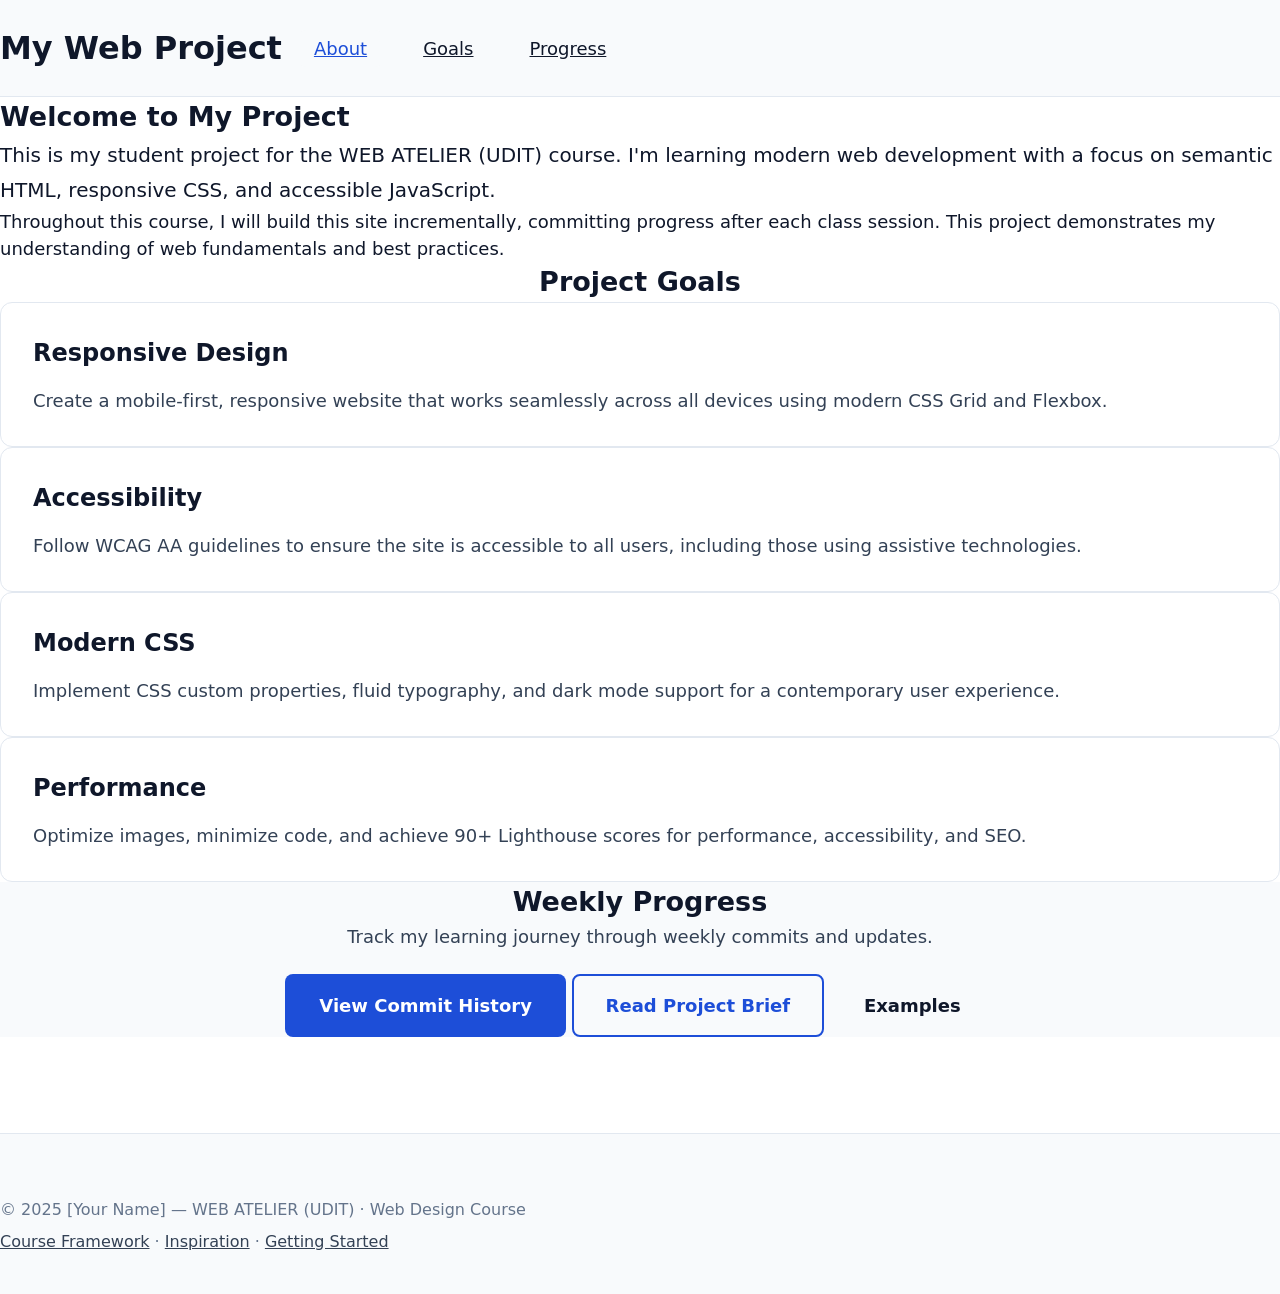
==== student-project-template/index.html @ 16753afe "new project template" ====
<!DOCTYPE html>
<html lang="es">
	<head>
		<meta charset="UTF-8" />
		<meta name="viewport" content="width=device-width, initial-scale=1.0" />
		<meta
			name="description"
			content="Student web development project for WEB ATELIER (UDIT) course - showcasing modern HTML, CSS, and JavaScript techniques" />
		<meta name="author" content="[Your Name]" />
		<title>My Web Project - WEB ATELIER (UDIT)</title>
		<link rel="stylesheet" href="./assets/css/style.css" />
	</head>
	<body>
		<a href="#main" class="skip-link">Saltar al contenido</a>

		<header>
			<div class="container">
				<div class="header-content">
					<h1 class="site-title">My Web Project</h1>
					<nav aria-label="Main navigation">
						<ul>
							<li><a href="#about" class="active">About</a></li>
							<li><a href="#goals">Goals</a></li>
							<li><a href="#progress">Progress</a></li>
						</ul>
					</nav>
				</div>
			</div>
		</header>

		<main id="main">
			<section id="about" class="container-narrow">
				<h2>Welcome to My Project</h2>
				<p class="lead">
					This is my student project for the WEB ATELIER (UDIT) course. I'm learning modern web development with a focus on
					semantic HTML, responsive CSS, and accessible JavaScript.
				</p>
				<p>
					Throughout this course, I will build this site incrementally, committing progress after each class session. This
					project demonstrates my understanding of web fundamentals and best practices.
				</p>
			</section>

			<section id="goals" class="container">
				<h2 class="text-center">Project Goals</h2>
				<div class="grid grid-2">
					<div class="card">
						<h3 class="card-title">Responsive Design</h3>
						<p class="card-content">
							Create a mobile-first, responsive website that works seamlessly across all devices using modern CSS Grid and
							Flexbox.
						</p>
					</div>

					<div class="card">
						<h3 class="card-title">Accessibility</h3>
						<p class="card-content">
							Follow WCAG AA guidelines to ensure the site is accessible to all users, including those using assistive
							technologies.
						</p>
					</div>

					<div class="card">
						<h3 class="card-title">Modern CSS</h3>
						<p class="card-content">
							Implement CSS custom properties, fluid typography, and dark mode support for a contemporary user experience.
						</p>
					</div>

					<div class="card">
						<h3 class="card-title">Performance</h3>
						<p class="card-content">
							Optimize images, minimize code, and achieve 90+ Lighthouse scores for performance, accessibility, and SEO.
						</p>
					</div>
				</div>
			</section>

			<section id="progress" class="container bg-light">
				<h2 class="text-center">Weekly Progress</h2>
				<p class="text-center text-secondary mb-lg">Track my learning journey through weekly commits and updates.</p>
				<div class="text-center mt-lg">
					<a href="https://github.com/[username]/[project-repo]/commits/main" class="btn btn-primary">View Commit History</a>
					<a href="project-brief.md" class="btn btn-secondary">Read Project Brief</a>
					<a href="ejemplos/" class="btn btn-ghost">Examples</a>
				</div>
			</section>
		</main>

		<footer>
			<div class="container">
				<p class="text-muted">&copy; 2025 [Your Name] — WEB ATELIER (UDIT) · Web Design Course</p>
				<p>
					<a href="https://github.com/ruvebal/web-atelier-udit">Course Framework</a>
					·
					<a href="project-inspiration.md">Inspiration</a>
					·
					<a href="GETTING-STARTED.md">Getting Started</a>
				</p>
			</div>
		</footer>

		<script src="./assets/js/main.js" defer></script>
	</body>
</html>
---- student-project-template/assets/css/style.css ----
/* ============================================
   WEB ATELIER (UDIT) - Student Project Template
   ============================================
   Main Stylesheet: Modular CSS Architecture
   This file uses the barrel pattern: it serves
	 as a single entry point, importing all CSS
	 partials in the correct order for modularity
	 and maintainability.
   ============================================
   PEDAGOGICAL NOTE: This file is the ENTRY POINT.
   It imports partials in a specific order (cascade matters).
   Learn modularization: each partial has ONE concern.
   To add a new component: create _my-component.css and
   add @import below. Order: variables → reset → base →
   layout → components → utilities → a11y → responsive → print
   ============================================ */

/* 1. Variables first: tokens used by all other modules */
@import '_variables.css';

/* 2. Reset: normalize browser defaults */
@import '_reset.css';

/* 3. Base: typography, links, raw HTML elements */
@import '_base.css';

/* 4. Layout: containers, grids, main structure */
@import '_layout.css';

/* 5. Components: header, footer, buttons, cards */
@import '_components.css';

/* 6. Utilities: single-purpose helper classes */
@import '_utilities.css';

/* 7. Accessibility: sr-only, skip-link, reduced motion */
@import '_accessibility.css';

/* 8. Responsive: breakpoint overrides */
@import '_responsive.css';

/* 9. Print: print-specific styles */
@import '_print.css';
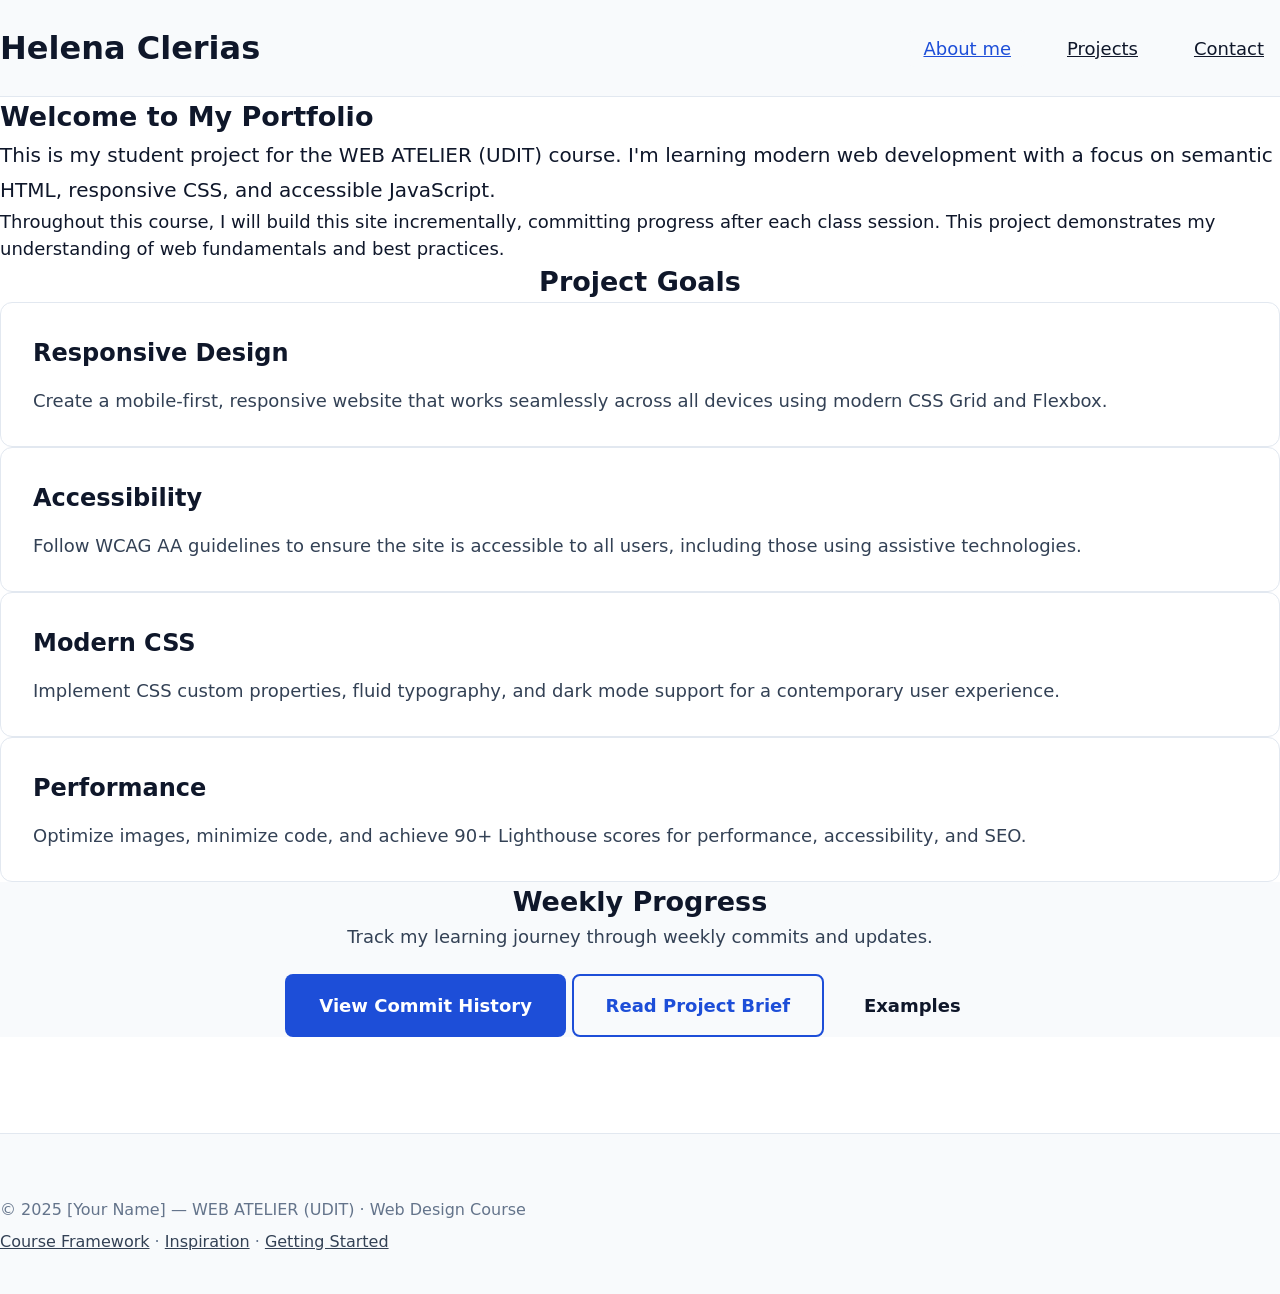
==== commit 5ef3cc73: "my portfolio" ====
--- a/student-project-template/index.html
+++ b/student-project-template/index.html
@@ -15,13 +15,12 @@
 
 		<header>
 			<div class="container">
-				<div class="header-content">
-					<h1 class="site-title">My Web Project</h1>
+					<h1 class="site-title">Helena Clerias</h1>
 					<nav aria-label="Main navigation">
 						<ul>
-							<li><a href="#about" class="active">About</a></li>
-							<li><a href="#goals">Goals</a></li>
-							<li><a href="#progress">Progress</a></li>
+							<li><a href="#about" class="active">About me</a></li>
+							<li><a href="#goals">Projects</a></li>
+							<li><a href="#progress">Contact</a></li>
 						</ul>
 					</nav>
 				</div>
@@ -30,7 +29,7 @@
 
 		<main id="main">
 			<section id="about" class="container-narrow">
-				<h2>Welcome to My Project</h2>
+				<h2>Welcome to My Portfolio</h2>
 				<p class="lead">
 					This is my student project for the WEB ATELIER (UDIT) course. I'm learning modern web development with a focus on
 					semantic HTML, responsive CSS, and accessible JavaScript.
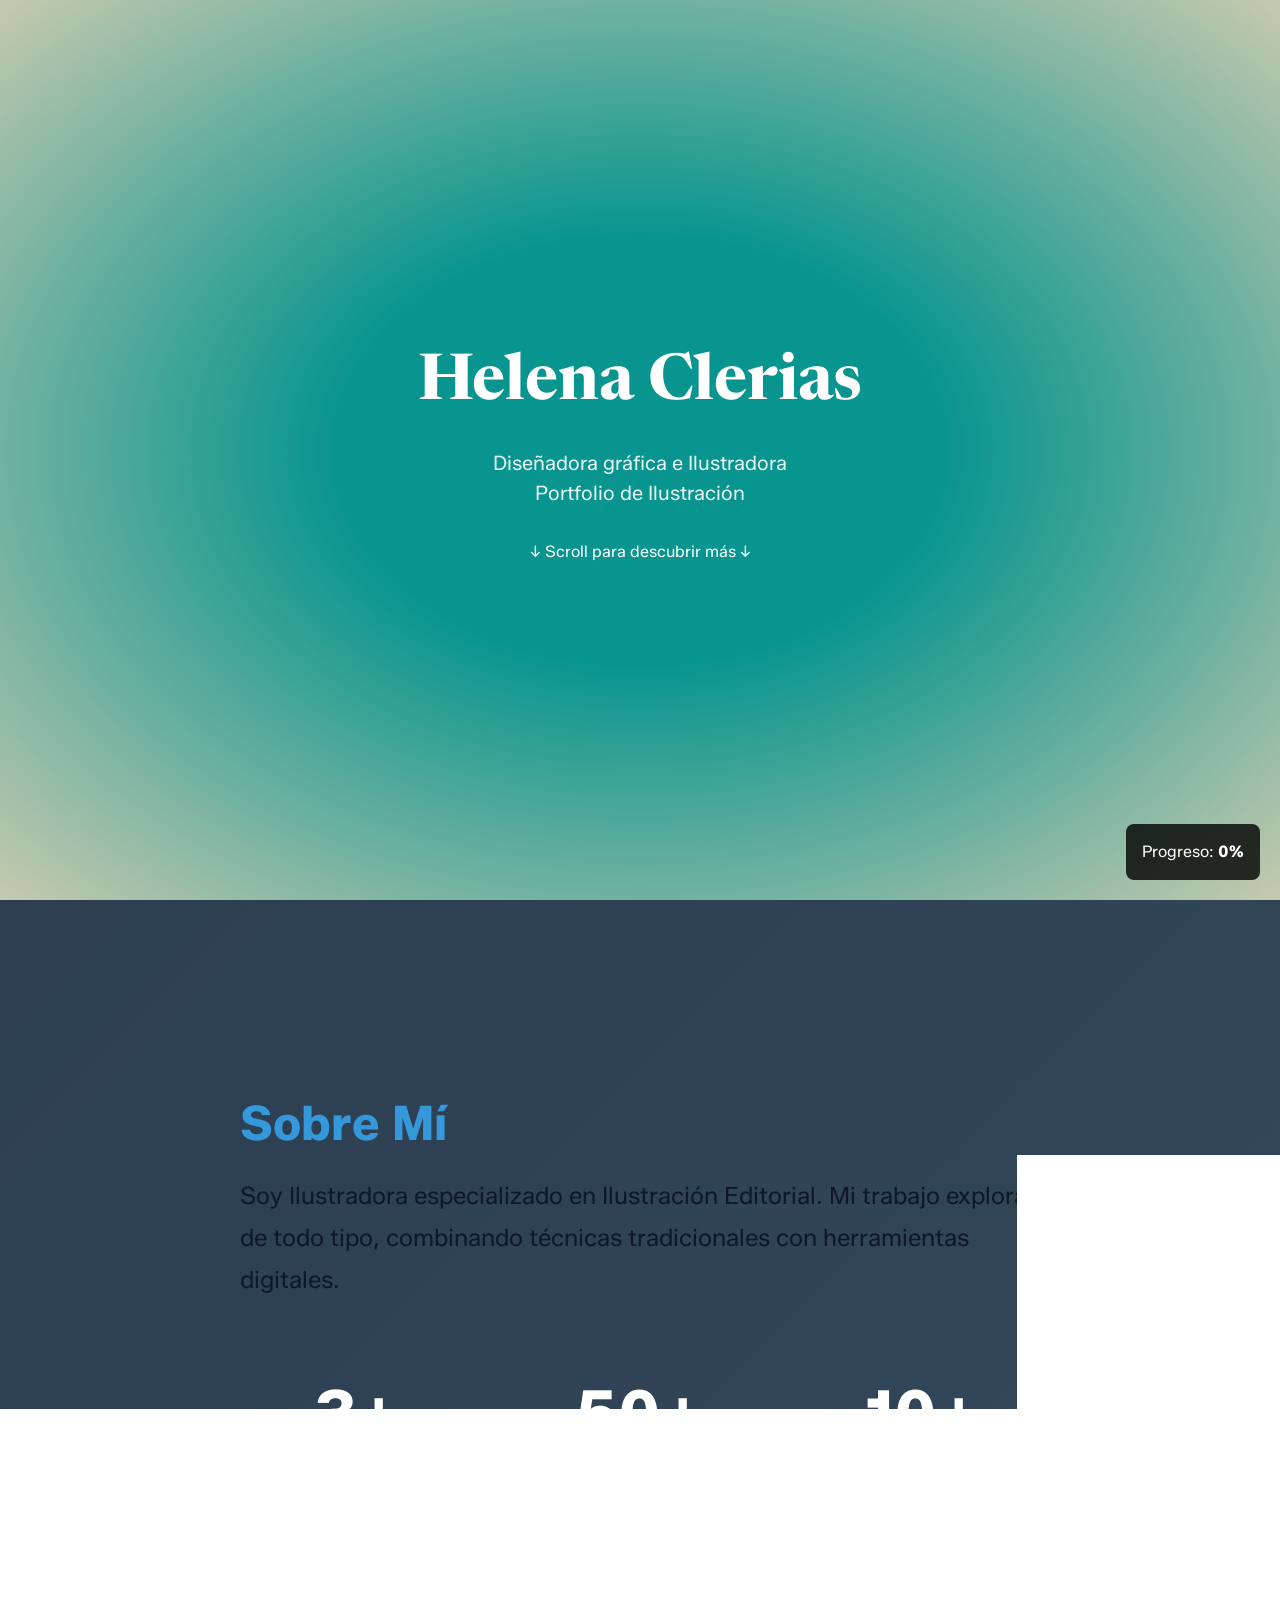
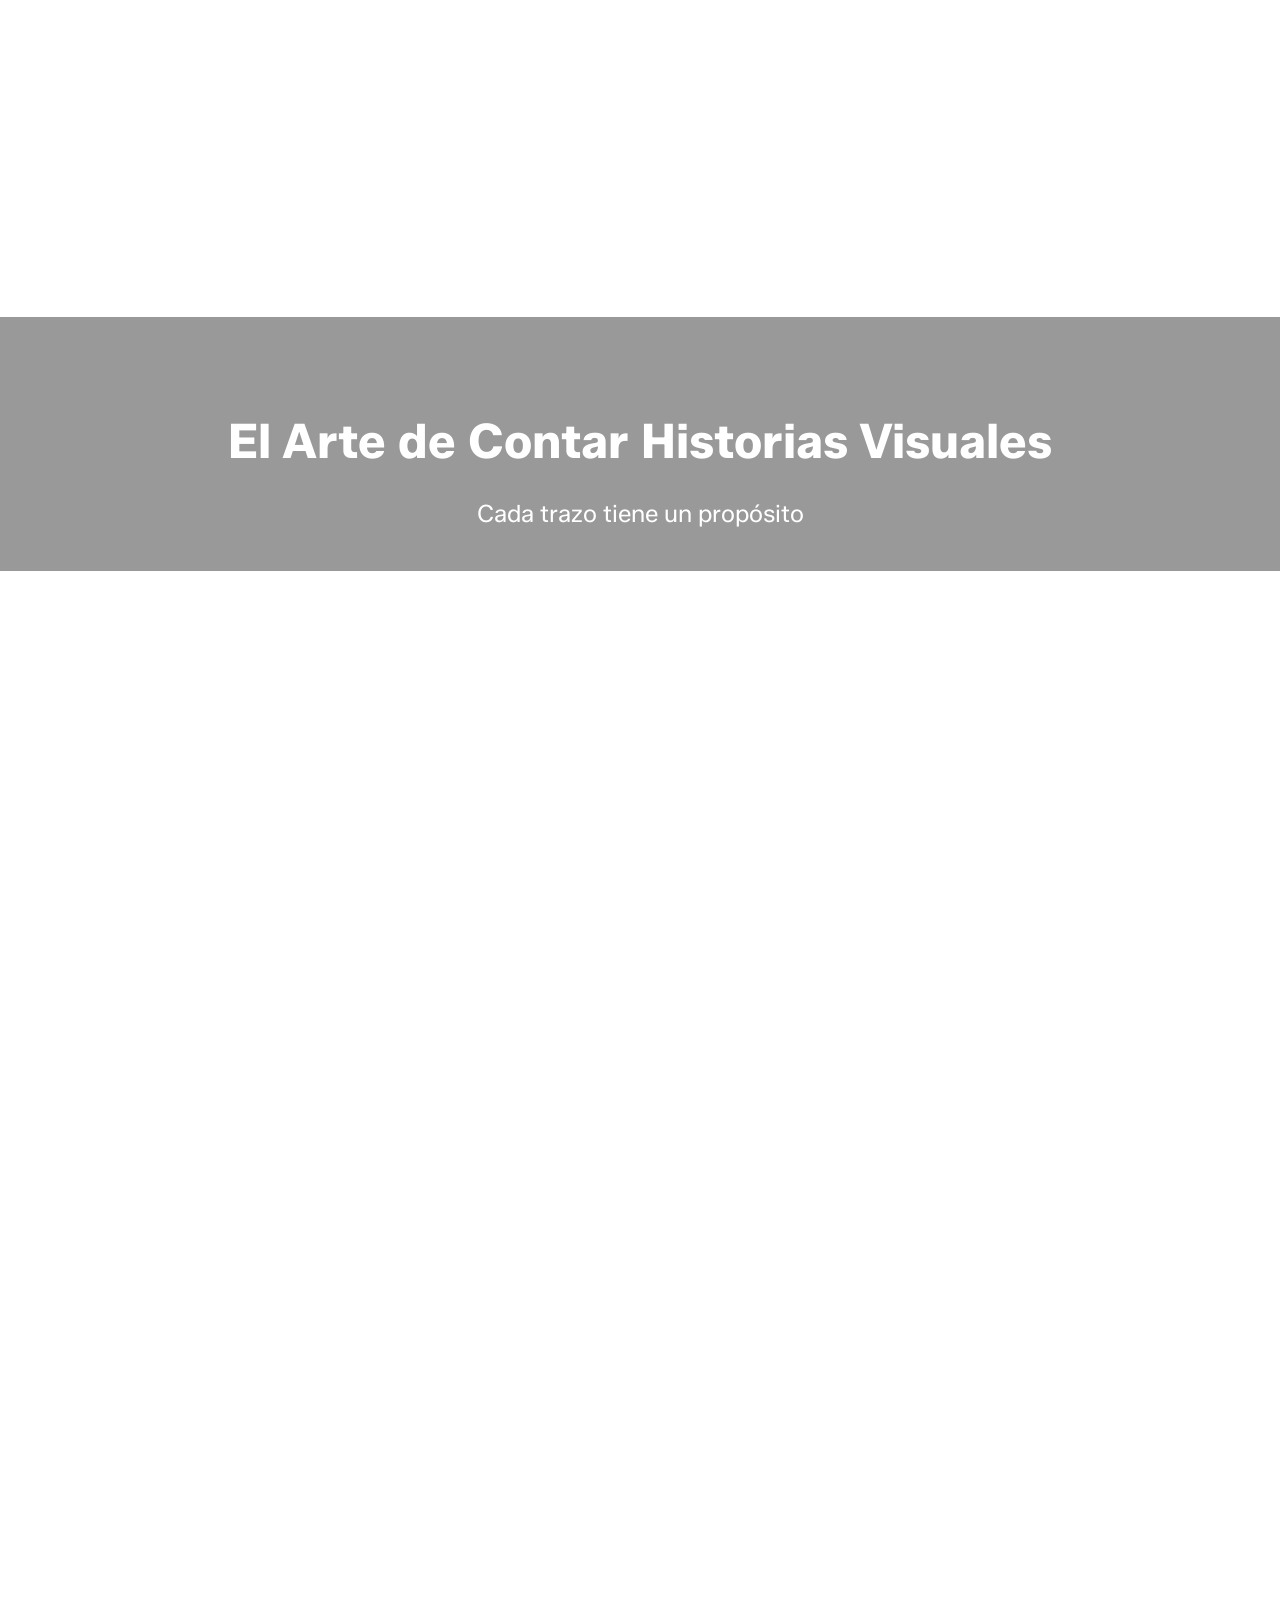
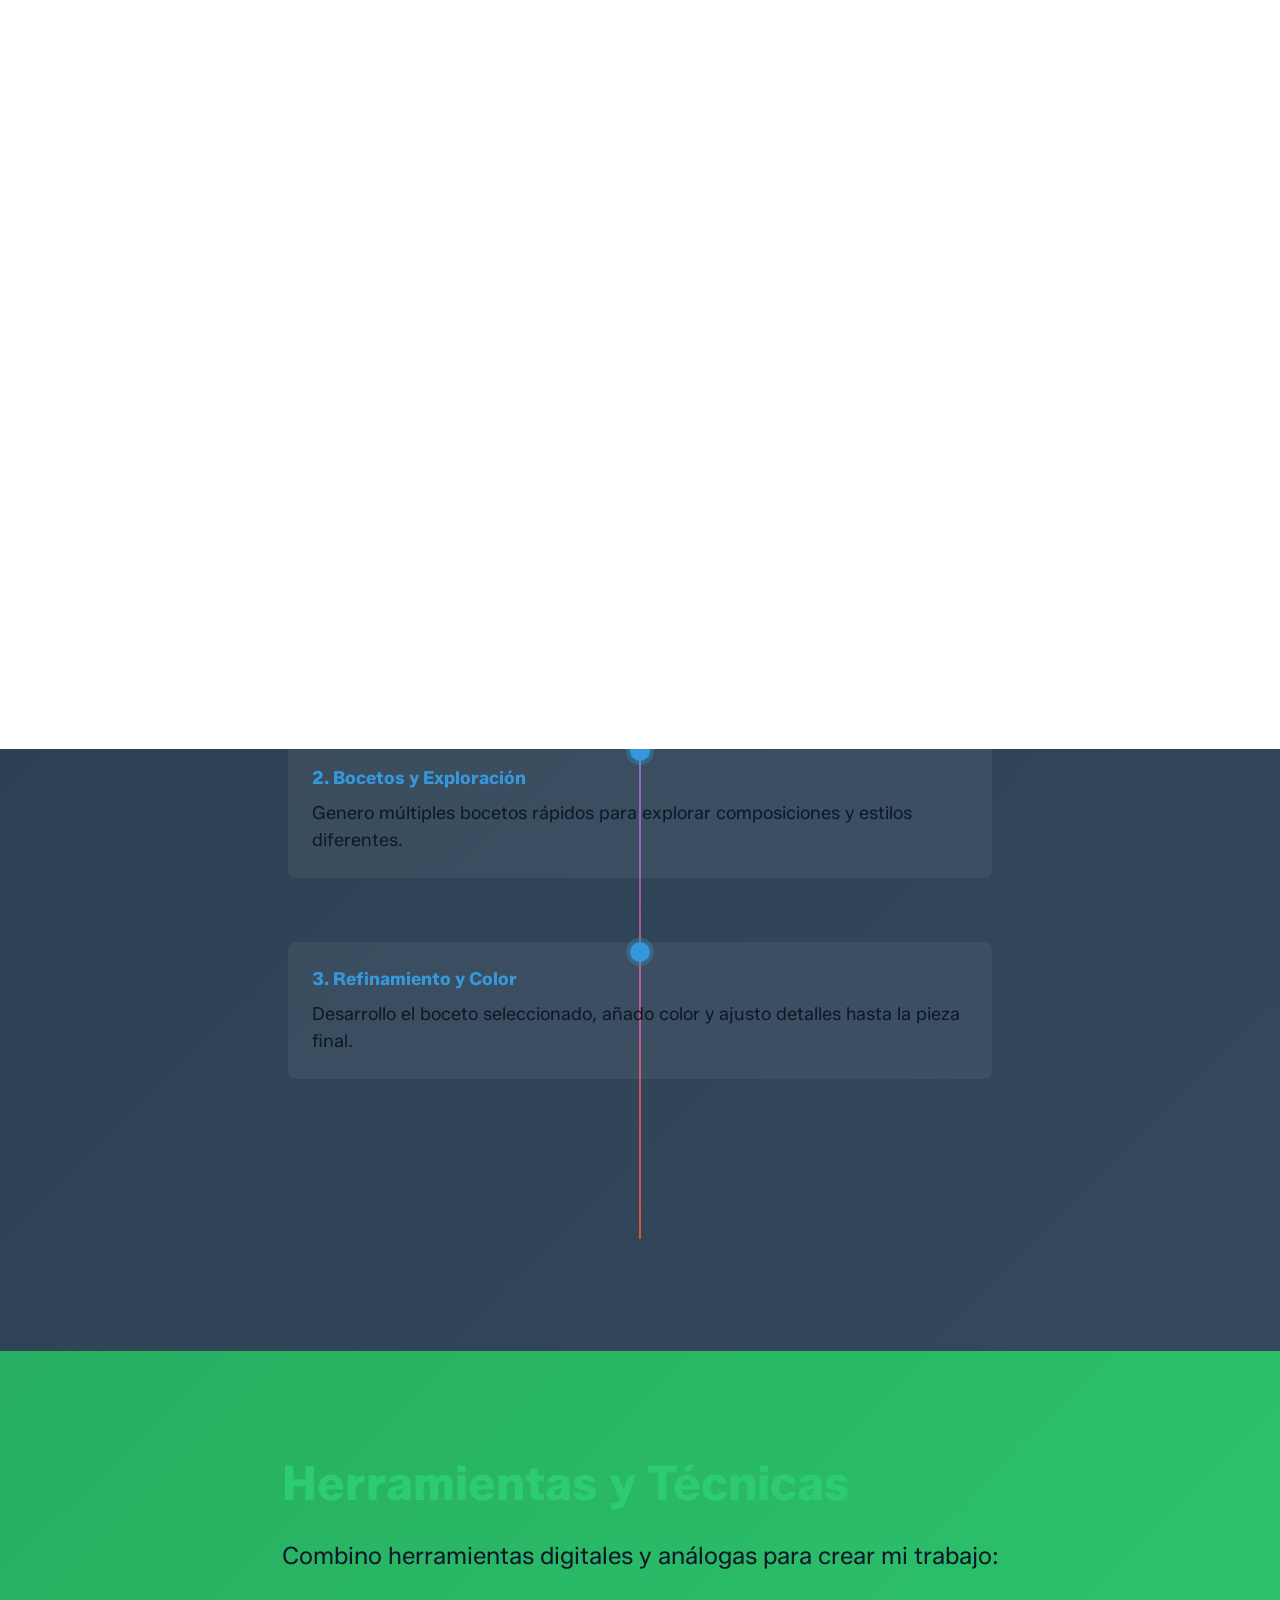
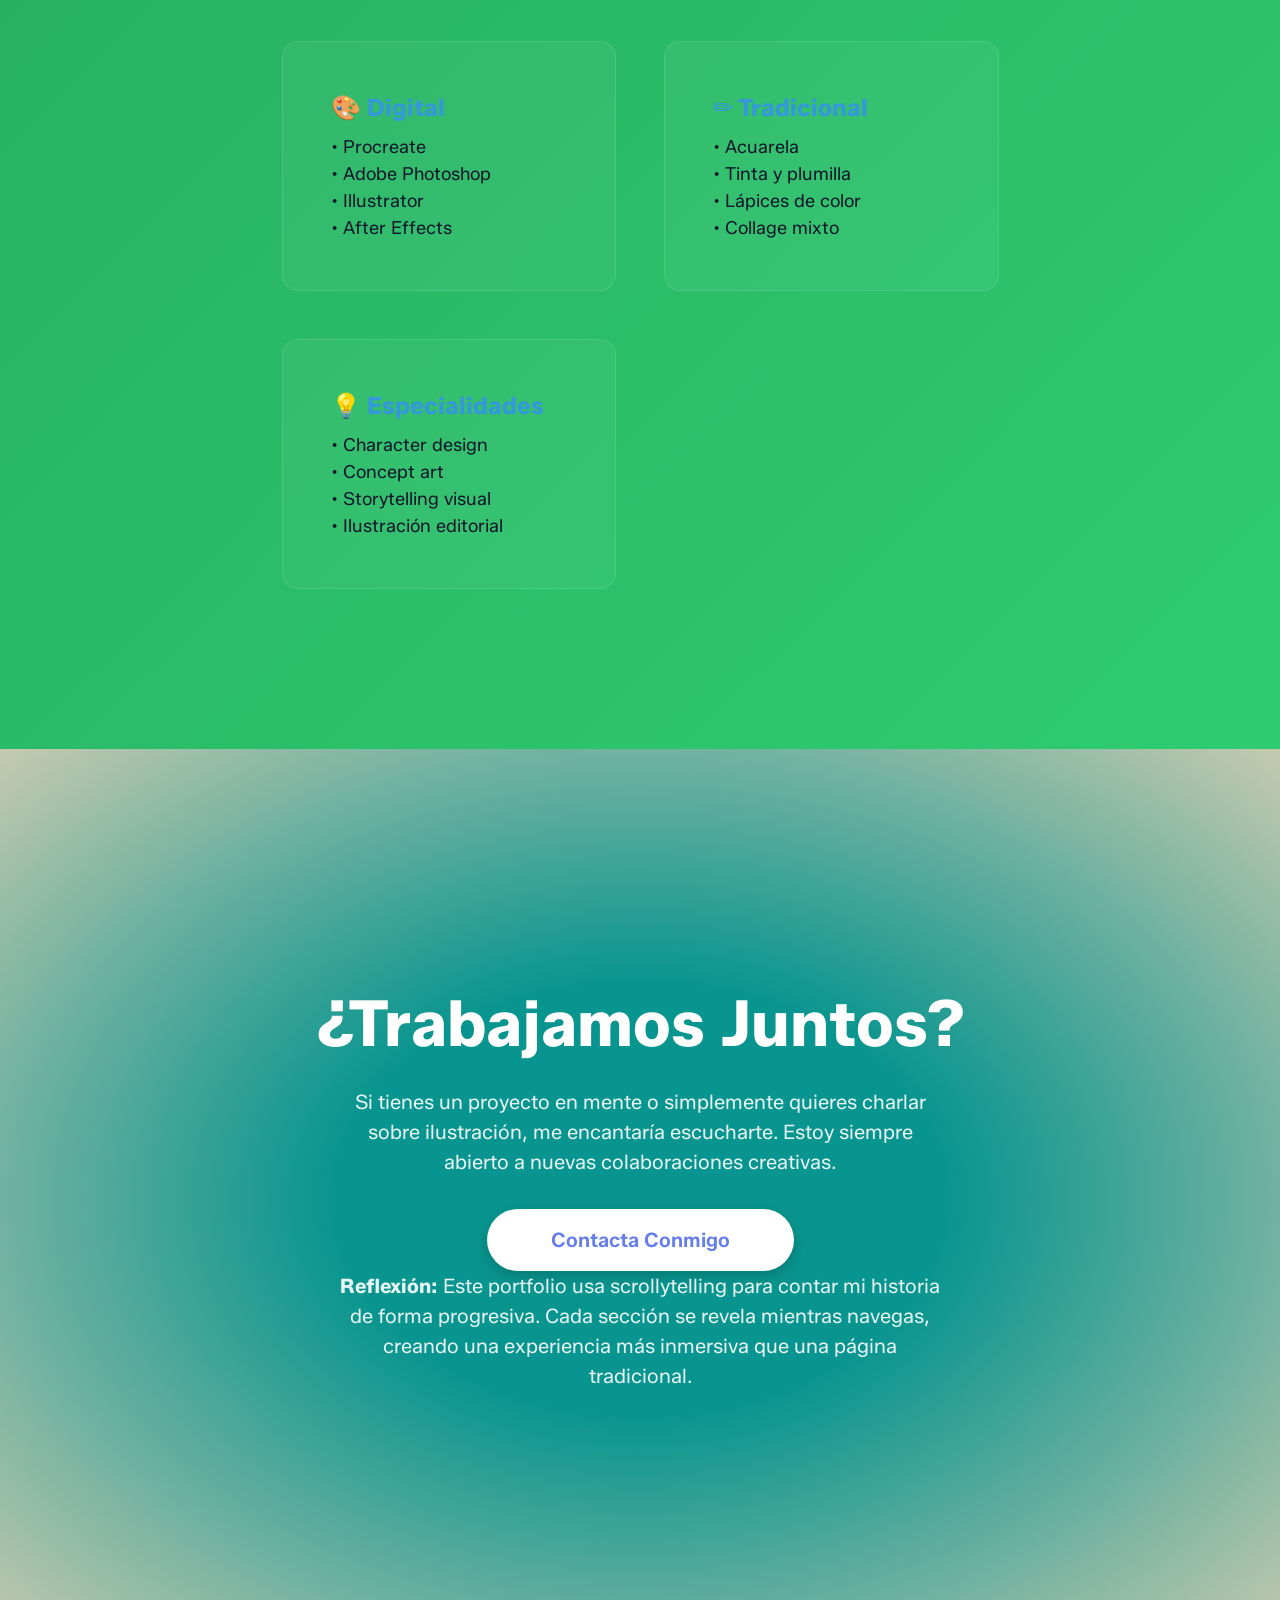
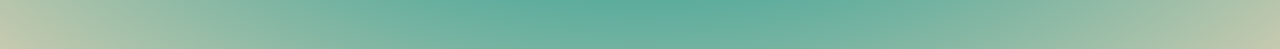
==== commit d25ec290: "upgrade" ====
--- a/student-project-template/index.html
+++ b/student-project-template/index.html
@@ -5,100 +5,171 @@
 		<meta name="viewport" content="width=device-width, initial-scale=1.0" />
 		<meta
 			name="description"
-			content="Student web development project for WEB ATELIER (UDIT) course - showcasing modern HTML, CSS, and JavaScript techniques" />
-		<meta name="author" content="[Your Name]" />
-		<title>My Web Project - WEB ATELIER (UDIT)</title>
+			content="Portfolio de ilustración - WEB ATELIER (UDIT) - Historias que se despliegan mientras scrolleas" />
+		<meta name="author" content="[Tu Nombre]" />
+		<title>Mi Portfolio - WEB ATELIER (UDIT)</title>
+		<link rel="preconnect" href="https://fonts.googleapis.com">
+		<link rel="preconnect" href="https://fonts.gstatic.com" crossorigin>
+		<link href="https://fonts.googleapis.com/css2?family=Zalando+Sans:ital,wght@0,200..900;1,200..900&display=swap" rel="stylesheet">
+		<link href="https://fonts.googleapis.com/css2?family=Newsreader:ital,opsz,wght@0,6..72,200..800;1,6..72,200..800&family=Zalando+Sans:ital,wght@0,200..900;1,200..900&display=swap" rel="stylesheet">
 		<link rel="stylesheet" href="./assets/css/style.css" />
 	</head>
 	<body>
 		<a href="#main" class="skip-link">Saltar al contenido</a>
 
-		<header>
-			<div class="container">
-					<h1 class="site-title">Helena Clerias</h1>
-					<nav aria-label="Main navigation">
-						<ul>
-							<li><a href="#about" class="active">About me</a></li>
-							<li><a href="#goals">Projects</a></li>
-							<li><a href="#progress">Contact</a></li>
-						</ul>
-					</nav>
+		<!-- Hero Section -->
+		<div class="hero">
+			<div>
+				<h1> Helena Clerias</h1>
+				<p>Diseñadora gráfica e Ilustradora<br />Portfolio de Ilustración</p>
+				<div class="scroll-indicator">↓ Scroll para descubrir más ↓</div>
+			</div>
+		</div>
+
+		<!-- Main Content -->
+		<main id="main">
+			<!-- Chapter 1: About Me -->
+			<section class="story-section chapter-1" data-observe>
+				<div class="story-content">
+					<h2>Sobre Mí</h2>
+					<p class="text-large">
+						Soy Ilustradora especializado en Ilustración Editorial. Mi trabajo explora de todo tipo, combinando
+						técnicas tradicionales con herramientas digitales.
+					</p>
+
+					<div class="stat-display">
+						<div class="stat-item">
+							<span class="stat-number">3+</span>
+							<span class="stat-label">Años de Experiencia</span>
+						</div>
+						<div class="stat-item">
+							<span class="stat-number">50+</span>
+							<span class="stat-label">Proyectos Completados</span>
+						</div>
+						<div class="stat-item">
+							<span class="stat-number">10+</span>
+							<span class="stat-label">Clientes Satisfechos</span>
+						</div>
+					</div>
+
+					<p>
+						Creo que cada ilustración cuenta una historia. Mi proceso comienza con la investigación y exploración conceptual,
+						seguido de bocetos y refinamiento iterativo hasta lograr la pieza final.
+					</p>
+				</div>
+			</section>
+
+			<!-- Parallax Section -->
+			<div class="parallax-section">
+				<div class="parallax-content">
+					<h3>El Arte de Contar Historias Visuales</h3>
+					<p class="text-large">Cada trazo tiene un propósito</p>
 				</div>
 			</div>
-		</header>
 
-		<main id="main">
-			<section id="about" class="container-narrow">
-				<h2>Welcome to My Portfolio</h2>
-				<p class="lead">
-					This is my student project for the WEB ATELIER (UDIT) course. I'm learning modern web development with a focus on
-					semantic HTML, responsive CSS, and accessible JavaScript.
-				</p>
-				<p>
-					Throughout this course, I will build this site incrementally, committing progress after each class session. This
-					project demonstrates my understanding of web fundamentals and best practices.
-				</p>
+			<!-- Chapter 2: My Work -->
+			<section class="story-section chapter-2" data-observe>
+				<div class="story-content">
+					<h2>Mi Trabajo</h2>
+					<p class="text-large mb-lg">Me especializo en varias áreas de ilustración:</p>
+
+					<div class="interactive-cards">
+						<div class="card">
+							<h4>Editorial</h4>
+							<p>Ilustraciones para revistas, libros y publicaciones digitales que capturan la esencia de cada historia.</p>
+						</div>
+						<div class="card">
+							<h4>Branding</h4>
+							<p>Identidades visuales únicas que ayudan a las marcas a conectar emocionalmente con su audiencia.</p>
+						</div>
+						<div class="card">
+							<h4>Digital</h4>
+							<p>Arte conceptual y diseño de personajes para videojuegos, animación y medios interactivos.</p>
+						</div>
+					</div>
+
+					<p class="mt-lg">Cada proyecto es una oportunidad para explorar nuevas técnicas y estilos visuales.</p>
+				</div>
 			</section>
 
-			<section id="goals" class="container">
-				<h2 class="text-center">Project Goals</h2>
-				<div class="grid grid-2">
-					<div class="card">
-						<h3 class="card-title">Responsive Design</h3>
-						<p class="card-content">
-							Create a mobile-first, responsive website that works seamlessly across all devices using modern CSS Grid and
-							Flexbox.
-						</p>
-					</div>
+			<!-- Timeline Section -->
+			<section class="story-section chapter-1" data-observe>
+				<div class="story-content">
+					<h2>Mi Proceso Creativo</h2>
+					<p class="text-large mb-lg">Así es como transformo ideas en ilustraciones:</p>
 
-					<div class="card">
-						<h3 class="card-title">Accessibility</h3>
-						<p class="card-content">
-							Follow WCAG AA guidelines to ensure the site is accessible to all users, including those using assistive
-							technologies.
-						</p>
-					</div>
-
-					<div class="card">
-						<h3 class="card-title">Modern CSS</h3>
-						<p class="card-content">
-							Implement CSS custom properties, fluid typography, and dark mode support for a contemporary user experience.
-						</p>
-					</div>
-
-					<div class="card">
-						<h3 class="card-title">Performance</h3>
-						<p class="card-content">
-							Optimize images, minimize code, and achieve 90+ Lighthouse scores for performance, accessibility, and SEO.
-						</p>
+					<div class="timeline">
+						<div class="timeline-item">
+							<div class="timeline-dot"></div>
+							<div class="timeline-content">
+								<h4>1. Investigación y Concepto</h4>
+								<p>Exploro referencias, creo moodboards y desarrollo la dirección conceptual del proyecto.</p>
+							</div>
+						</div>
+						<div class="timeline-item">
+							<div class="timeline-dot"></div>
+							<div class="timeline-content">
+								<h4>2. Bocetos y Exploración</h4>
+								<p>Genero múltiples bocetos rápidos para explorar composiciones y estilos diferentes.</p>
+							</div>
+						</div>
+						<div class="timeline-item">
+							<div class="timeline-dot"></div>
+							<div class="timeline-content">
+								<h4>3. Refinamiento y Color</h4>
+								<p>Desarrollo el boceto seleccionado, añado color y ajusto detalles hasta la pieza final.</p>
+							</div>
+						</div>
 					</div>
 				</div>
 			</section>
 
-			<section id="progress" class="container bg-light">
-				<h2 class="text-center">Weekly Progress</h2>
-				<p class="text-center text-secondary mb-lg">Track my learning journey through weekly commits and updates.</p>
-				<div class="text-center mt-lg">
-					<a href="https://github.com/[username]/[project-repo]/commits/main" class="btn btn-primary">View Commit History</a>
-					<a href="project-brief.md" class="btn btn-secondary">Read Project Brief</a>
-					<a href="ejemplos/" class="btn btn-ghost">Examples</a>
+			<!-- Chapter 3: Skills & Tools -->
+			<section class="story-section chapter-3" data-observe>
+				<div class="story-content">
+					<h2>Herramientas y Técnicas</h2>
+					<p class="text-large mb-lg">Combino herramientas digitales y análogas para crear mi trabajo:</p>
+
+					<div class="interactive-cards">
+						<div class="card">
+							<h4>🎨 Digital</h4>
+							<p>• Procreate<br />• Adobe Photoshop<br />• Illustrator<br />• After Effects</p>
+						</div>
+						<div class="card">
+							<h4>✏️ Tradicional</h4>
+							<p>• Acuarela<br />• Tinta y plumilla<br />• Lápices de color<br />• Collage mixto</p>
+						</div>
+						<div class="card">
+							<h4>💡 Especialidades</h4>
+							<p>• Character design<br />• Concept art<br />• Storytelling visual<br />• Ilustración editorial</p>
+						</div>
+					</div>
+				</div>
+			</section>
+
+			<!-- Final CTA Section -->
+			<section class="final-section">
+				<div class="final-content">
+					<h2>¿Trabajamos Juntos?</h2>
+					<p>
+						Si tienes un proyecto en mente o simplemente quieres charlar sobre ilustración, me encantaría escucharte. Estoy
+						siempre abierto a nuevas colaboraciones creativas.
+					</p>
+					<a href="mailto:tu@email.com" class="cta-button">Contacta Conmigo</a>
+
+					<p class="mt-xl text-muted">
+						<strong>Reflexión:</strong> Este portfolio usa scrollytelling para contar mi historia de forma progresiva. Cada
+						sección se revela mientras navegas, creando una experiencia más inmersiva que una página tradicional.
+					</p>
 				</div>
 			</section>
 		</main>
 
-		<footer>
-			<div class="container">
-				<p class="text-muted">&copy; 2025 [Your Name] — WEB ATELIER (UDIT) · Web Design Course</p>
-				<p>
-					<a href="https://github.com/ruvebal/web-atelier-udit">Course Framework</a>
-					·
-					<a href="project-inspiration.md">Inspiration</a>
-					·
-					<a href="GETTING-STARTED.md">Getting Started</a>
-				</p>
-			</div>
-		</footer>
+		<!-- Scroll Progress Indicator -->
+		<div class="info-overlay">
+			<div>Progreso: <strong><span id="progress">0</span>%</strong></div>
+		</div>
 
-		<script src="./assets/js/main.js" defer></script>
+		<script src="./assets/js/main.js"></script>
 	</body>
 </html>
--- a/student-project-template/assets/css/style.css
+++ b/student-project-template/assets/css/style.css
@@ -30,6 +30,9 @@
 /* 5. Components: header, footer, buttons, cards */
 @import '_components.css';
 
+/* 5.5 Scrollytelling: progressive reveal components */
+@import '_scrollytelling.css';
+
 /* 6. Utilities: single-purpose helper classes */
 @import '_utilities.css';
 
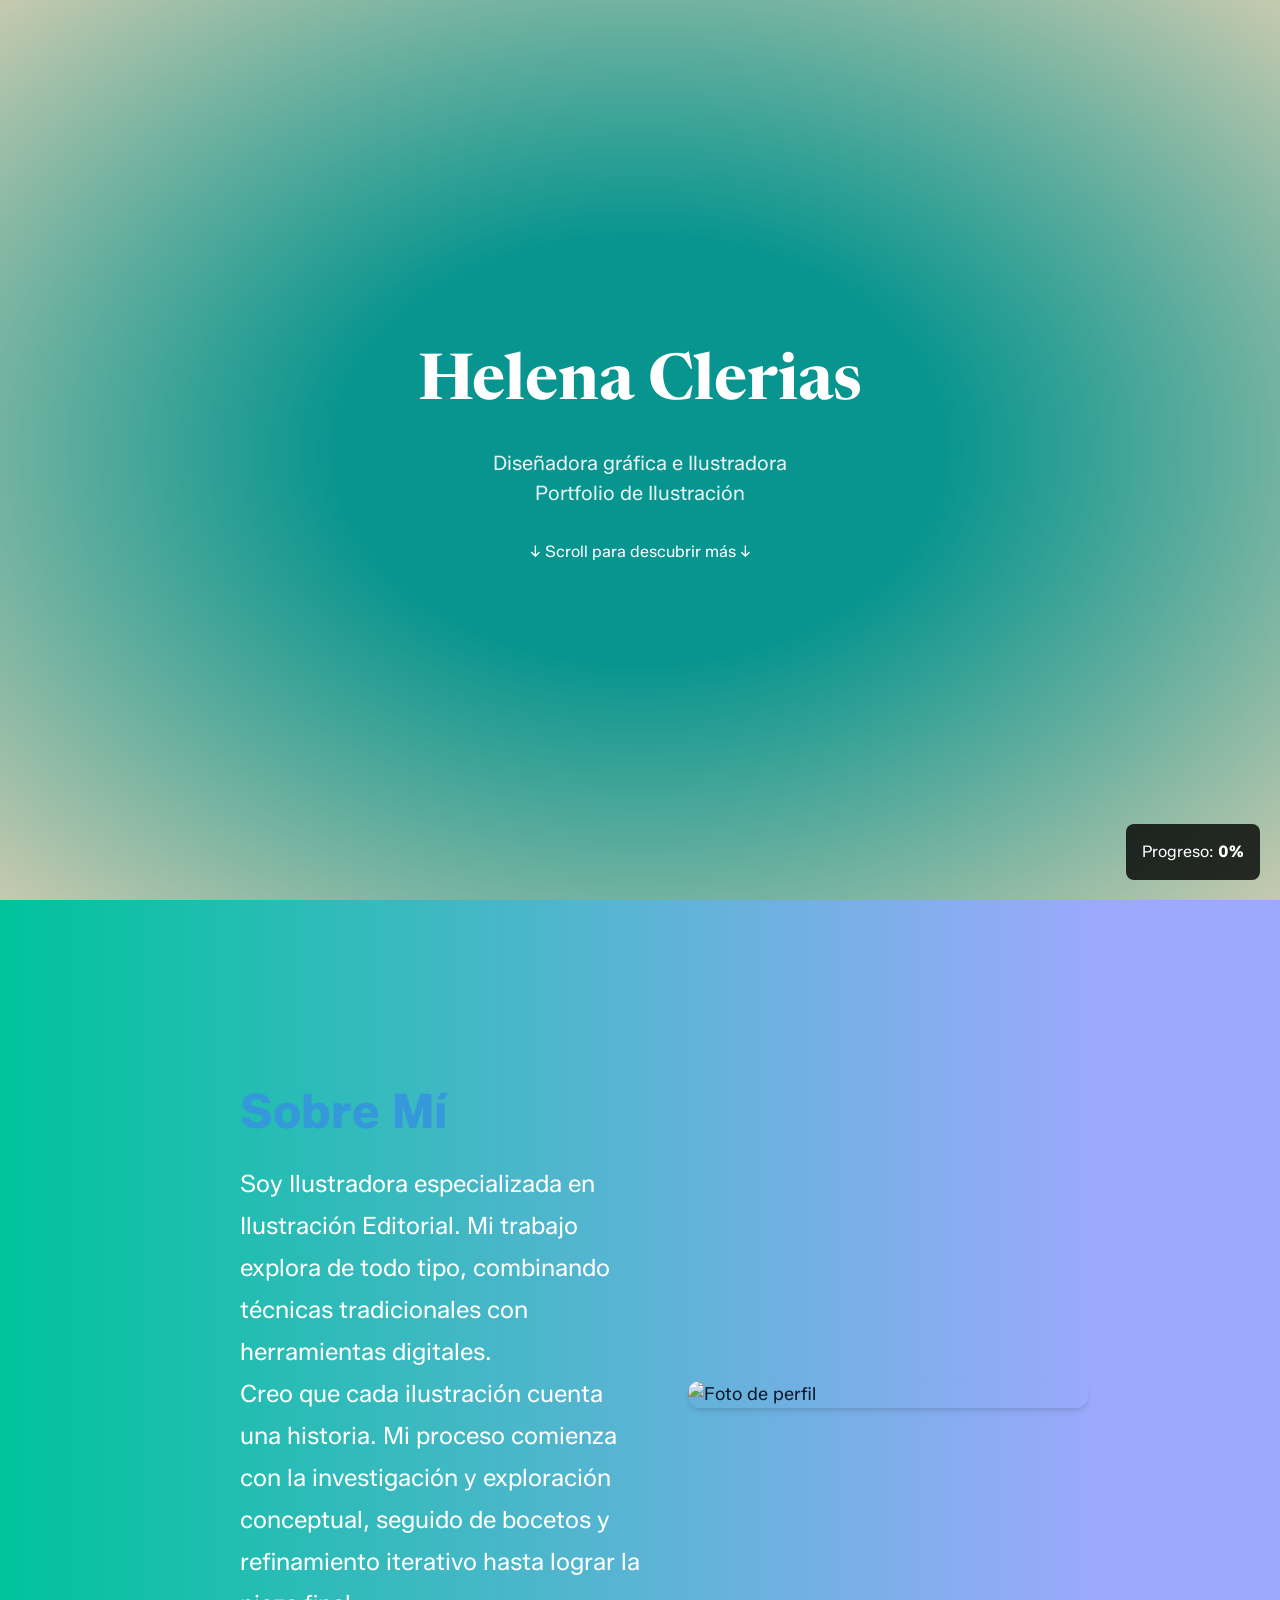
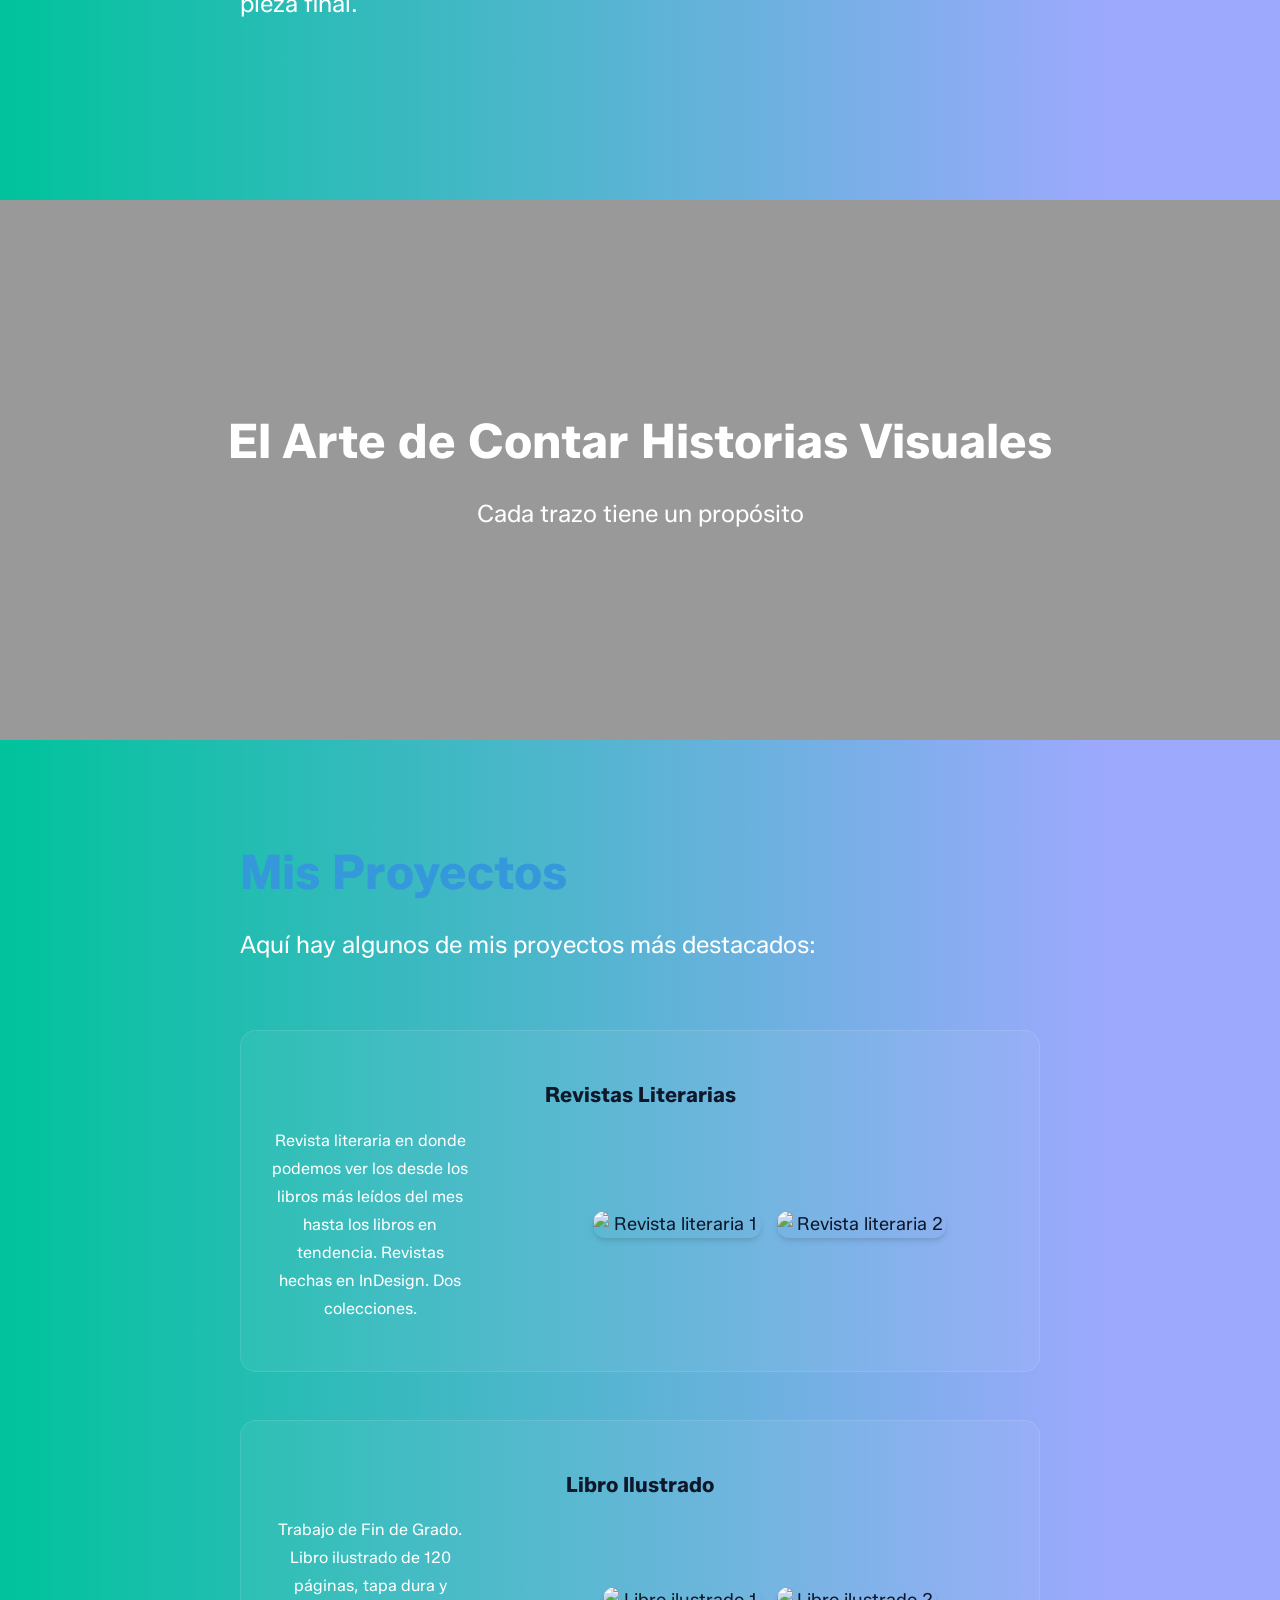
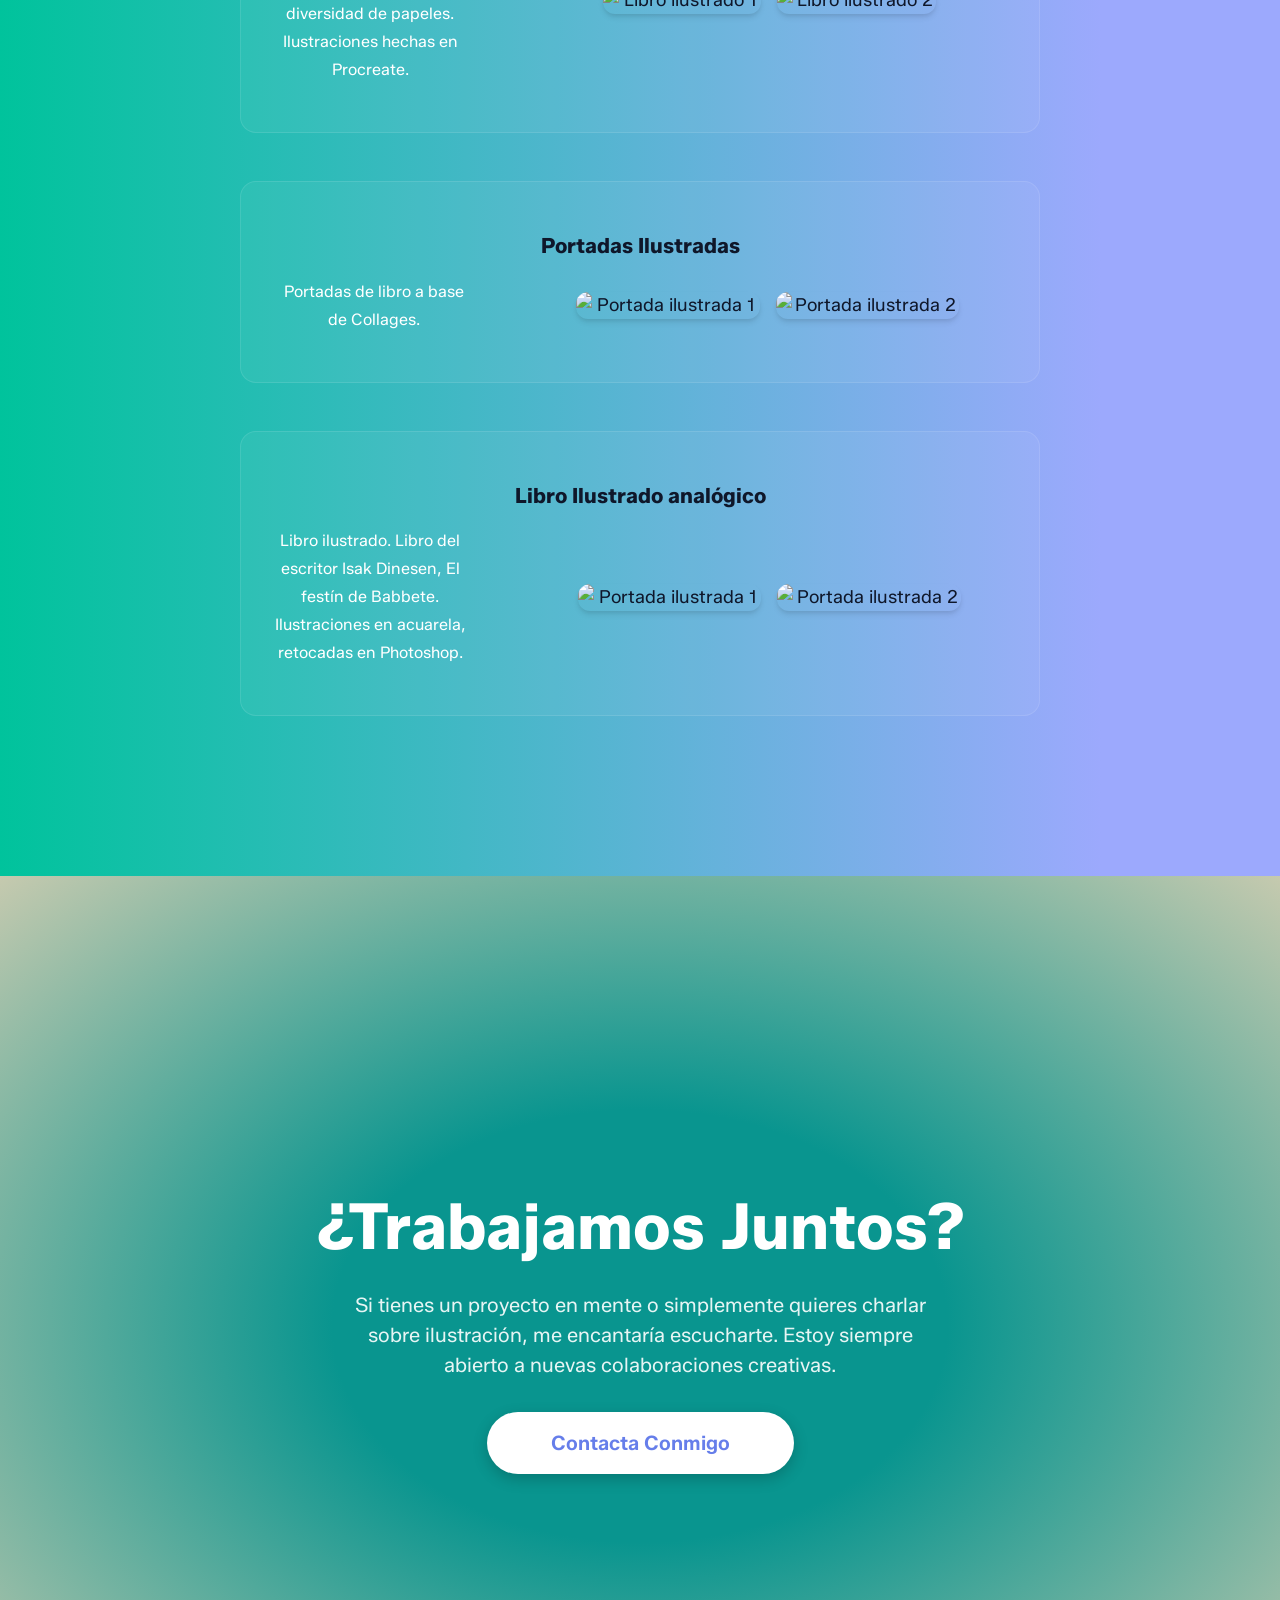
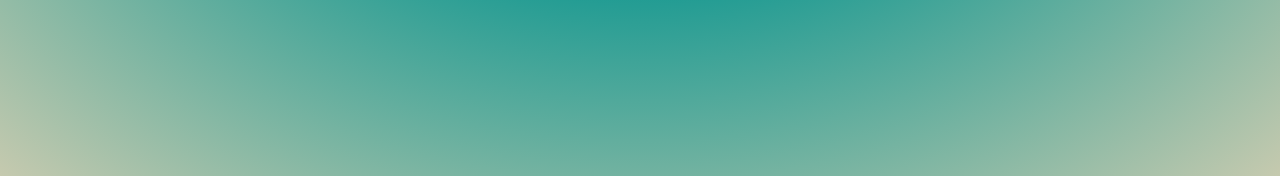
==== commit 58f2c3f0: "cambio estetico + proyectos" ====
--- a/student-project-template/index.html
+++ b/student-project-template/index.html
@@ -17,7 +17,7 @@
 	<body>
 		<a href="#main" class="skip-link">Saltar al contenido</a>
 
-		<!-- Hero Section -->
+		<!-- tu "mantra" + Dibujo representativo tuyo -->
 		<div class="hero">
 			<div>
 				<h1> Helena Clerias</h1>
@@ -32,15 +32,25 @@
 			<section class="story-section chapter-1" data-observe>
 				<div class="story-content">
 					<h2>Sobre Mí</h2>
-					<p class="text-large">
-						Soy Ilustradora especializado en Ilustración Editorial. Mi trabajo explora de todo tipo, combinando
-						técnicas tradicionales con herramientas digitales.
-					</p>
-
-					<div class="stat-display">
+					<div class="about-row">
+						<div class="col col-left">
+							<p class="text-large">
+								Soy Ilustradora especializada en Ilustración Editorial. Mi trabajo explora de todo tipo, combinando
+								técnicas tradicionales con herramientas digitales.
+							<p class="text-large">
+								Creo que cada ilustración cuenta una historia. Mi proceso comienza con la investigación y exploración conceptual,
+								seguido de bocetos y refinamiento iterativo hasta lograr la pieza final.
+							</p>
+						</div>
+						<div class="col col-right">
+							<img src="https://ik.imagekit.io/helena/PORTFOLIO/IMAGES/PERFIL.webp" alt="Foto de perfil" class="about-image" />
+						</div>
+					</div>
+
+					<!--  <div class="stat-display">
 						<div class="stat-item">
-							<span class="stat-number">3+</span>
-							<span class="stat-label">Años de Experiencia</span>
+							<span class="stat-number">4+</span>
+							<span class="stat-label">Años de Formación</span>
 						</div>
 						<div class="stat-item">
 							<span class="stat-number">50+</span>
@@ -50,11 +60,9 @@
 							<span class="stat-number">10+</span>
 							<span class="stat-label">Clientes Satisfechos</span>
 						</div>
-					</div>
-
-					<p>
-						Creo que cada ilustración cuenta una historia. Mi proceso comienza con la investigación y exploración conceptual,
-						seguido de bocetos y refinamiento iterativo hasta lograr la pieza final.
+					</div>-->
+
+					
 					</p>
 				</div>
 			</section>
@@ -67,14 +75,16 @@
 				</div>
 			</div>
 
-			<!-- Chapter 2: My Work -->
+			<!-- Chapter 2: My Work 
 			<section class="story-section chapter-2" data-observe>
 				<div class="story-content">
 					<h2>Mi Trabajo</h2>
 					<p class="text-large mb-lg">Me especializo en varias áreas de ilustración:</p>
 
 					<div class="interactive-cards">
-						<div class="card">
+						<div class="stacked-list">
+							<a href="./revista%20literarias/index.html" class="card-link">
+							<div class="card centered-card">
 							<h4>Editorial</h4>
 							<p>Ilustraciones para revistas, libros y publicaciones digitales que capturan la esencia de cada historia.</p>
 						</div>
@@ -90,9 +100,9 @@
 
 					<p class="mt-lg">Cada proyecto es una oportunidad para explorar nuevas técnicas y estilos visuales.</p>
 				</div>
-			</section>
-
-			<!-- Timeline Section -->
+			</section>-->
+
+			<!-- Timeline Section 
 			<section class="story-section chapter-1" data-observe>
 				<div class="story-content">
 					<h2>Mi Proceso Creativo</h2>
@@ -122,9 +132,83 @@
 						</div>
 					</div>
 				</div>
+			</section>-->
+			<!-- Timeline Section -->
+			<section class="story-section chapter-1" data-observe>
+				<div class="story-content">
+					<h2>Mis Proyectos</h2>
+					<p class="text-large mb-lg">Aquí hay algunos de mis proyectos más destacados:</p>
+					
+					<div class="interactive-cards">
+						<div class="stacked-list">
+						<div class="card centered-card">
+							<h3>Revistas Literarias</h3>
+								<div class="about-row">
+									<div class="col col-left">
+										<p class="text-large">
+											Revista literaria en donde podemos ver los desde los libros más leídos del mes hasta los libros en tendencia. Revistas hechas en InDesign. Dos colecciones.
+										</p>
+									</div>
+									<div class="col col-right">
+										<div class="image-pair">
+											<img src="https://ik.imagekit.io/helena/PORTFOLIO/IMAGES/iamgen_2.webp?updatedAt=1770659231646" alt="Revista literaria 1" class="about-image" />
+											<img src="https://ik.imagekit.io/helena/PORTFOLIO/IMAGES/Imagen_1.webp?updatedAt=1770659231552" alt="Revista literaria 2" class="about-image" />
+										</div>
+									</div>
+								</div>
+							</a>
+                     		</div>
+                     		<div class="card centered-card">
+							<h3>Libro Ilustrado</h3>
+								<div class="about-row">
+									<div class="col col-left">
+										<p class="text-large">
+											Trabajo de Fin de Grado. Libro ilustrado de 120 páginas, tapa dura y diversidad de papeles. Ilustraciones hechas en Procreate. 
+											</p>
+									</div>
+									<div class="col col-right">
+										<div class="image-pair">
+											<img src="https://ik.imagekit.io/helena/PORTFOLIO/IMAGES/imagen_3.webp?updatedAt=1770659692534" alt="Libro ilustrado 1" class="about-image" />
+											<img src="https://ik.imagekit.io/helena/PORTFOLIO/IMAGES/Imagen_4.webp?updatedAt=1770659700893" alt="Libro ilustrado 2" class="about-image" />
+				                    		</div>
+									</div>
+								</div>
+                     		</div>
+                     		<div class="card centered-card">
+							<h3>Portadas Ilustradas</h3>
+								<div class="about-row">
+									<div class="col col-left">
+										<p class="text-large">
+											Portadas de libro a base de Collages. 
+											</p>
+									</div>
+									<div class="col col-right">
+										<div class="image-pair">
+											<img src="https://ik.imagekit.io/helena/PORTFOLIO/IMAGES/tan%20poca%20vida.webp" alt="Portada ilustrada 1" class="about-image" />
+											<img src="https://ik.imagekit.io/helena/PORTFOLIO/IMAGES/Gambito%20de%20dama.webp" alt="Portada ilustrada 2" class="about-image" />
+											</div>
+									</div>
+								</div>
+                     		</div>
+                     		<div class="card centered-card">
+							<h3>Libro Ilustrado analógico</h3>
+								<div class="about-row">
+									<div class="col col-left">
+										<p class="text-large">
+											Libro ilustrado. Libro del escritor Isak Dinesen, El festín de Babbete. Ilustraciones en acuarela, retocadas en Photoshop. 
+											</p>
+									</div>
+									<div class="col col-right">
+										<div class="image-pair">
+											<img src="https://ik.imagekit.io/helena/PORTFOLIO/IMAGES/Captura%20de%20pantalla%202026-02-13%20a%20las%2021.34.01.webp" alt="Portada ilustrada 1" class="about-image" />
+											<img src="https://ik.imagekit.io/helena/PORTFOLIO/IMAGES/Captura%20de%20pantalla%202026-02-13%20a%20las%2021.34.17.webp" alt="Portada ilustrada 2" class="about-image" />
+				                    		</div>
+				                    		</div>
+								</div>
+					</div>
+				</div>
 			</section>
-
-			<!-- Chapter 3: Skills & Tools -->
+			<!-- Chapter 3: Skills & Tools
 			<section class="story-section chapter-3" data-observe>
 				<div class="story-content">
 					<h2>Herramientas y Técnicas</h2>
@@ -132,20 +216,20 @@
 
 					<div class="interactive-cards">
 						<div class="card">
-							<h4>🎨 Digital</h4>
+							<h4>Digital</h4>
 							<p>• Procreate<br />• Adobe Photoshop<br />• Illustrator<br />• After Effects</p>
 						</div>
 						<div class="card">
-							<h4>✏️ Tradicional</h4>
+							<h4>Tradicional</h4>
 							<p>• Acuarela<br />• Tinta y plumilla<br />• Lápices de color<br />• Collage mixto</p>
 						</div>
 						<div class="card">
-							<h4>💡 Especialidades</h4>
+							<h4>Especialidades</h4>
 							<p>• Character design<br />• Concept art<br />• Storytelling visual<br />• Ilustración editorial</p>
 						</div>
 					</div>
 				</div>
-			</section>
+			</section> -->
 
 			<!-- Final CTA Section -->
 			<section class="final-section">
@@ -155,12 +239,12 @@
 						Si tienes un proyecto en mente o simplemente quieres charlar sobre ilustración, me encantaría escucharte. Estoy
 						siempre abierto a nuevas colaboraciones creativas.
 					</p>
-					<a href="mailto:tu@email.com" class="cta-button">Contacta Conmigo</a>
-
-					<p class="mt-xl text-muted">
+					<a href="mailto:heleclerias@gmail.com" class="cta-button">Contacta Conmigo</a>
+
+					<!--<p class="mt-xl text-muted">
 						<strong>Reflexión:</strong> Este portfolio usa scrollytelling para contar mi historia de forma progresiva. Cada
 						sección se revela mientras navegas, creando una experiencia más inmersiva que una página tradicional.
-					</p>
+					</p>-->
 				</div>
 			</section>
 		</main>
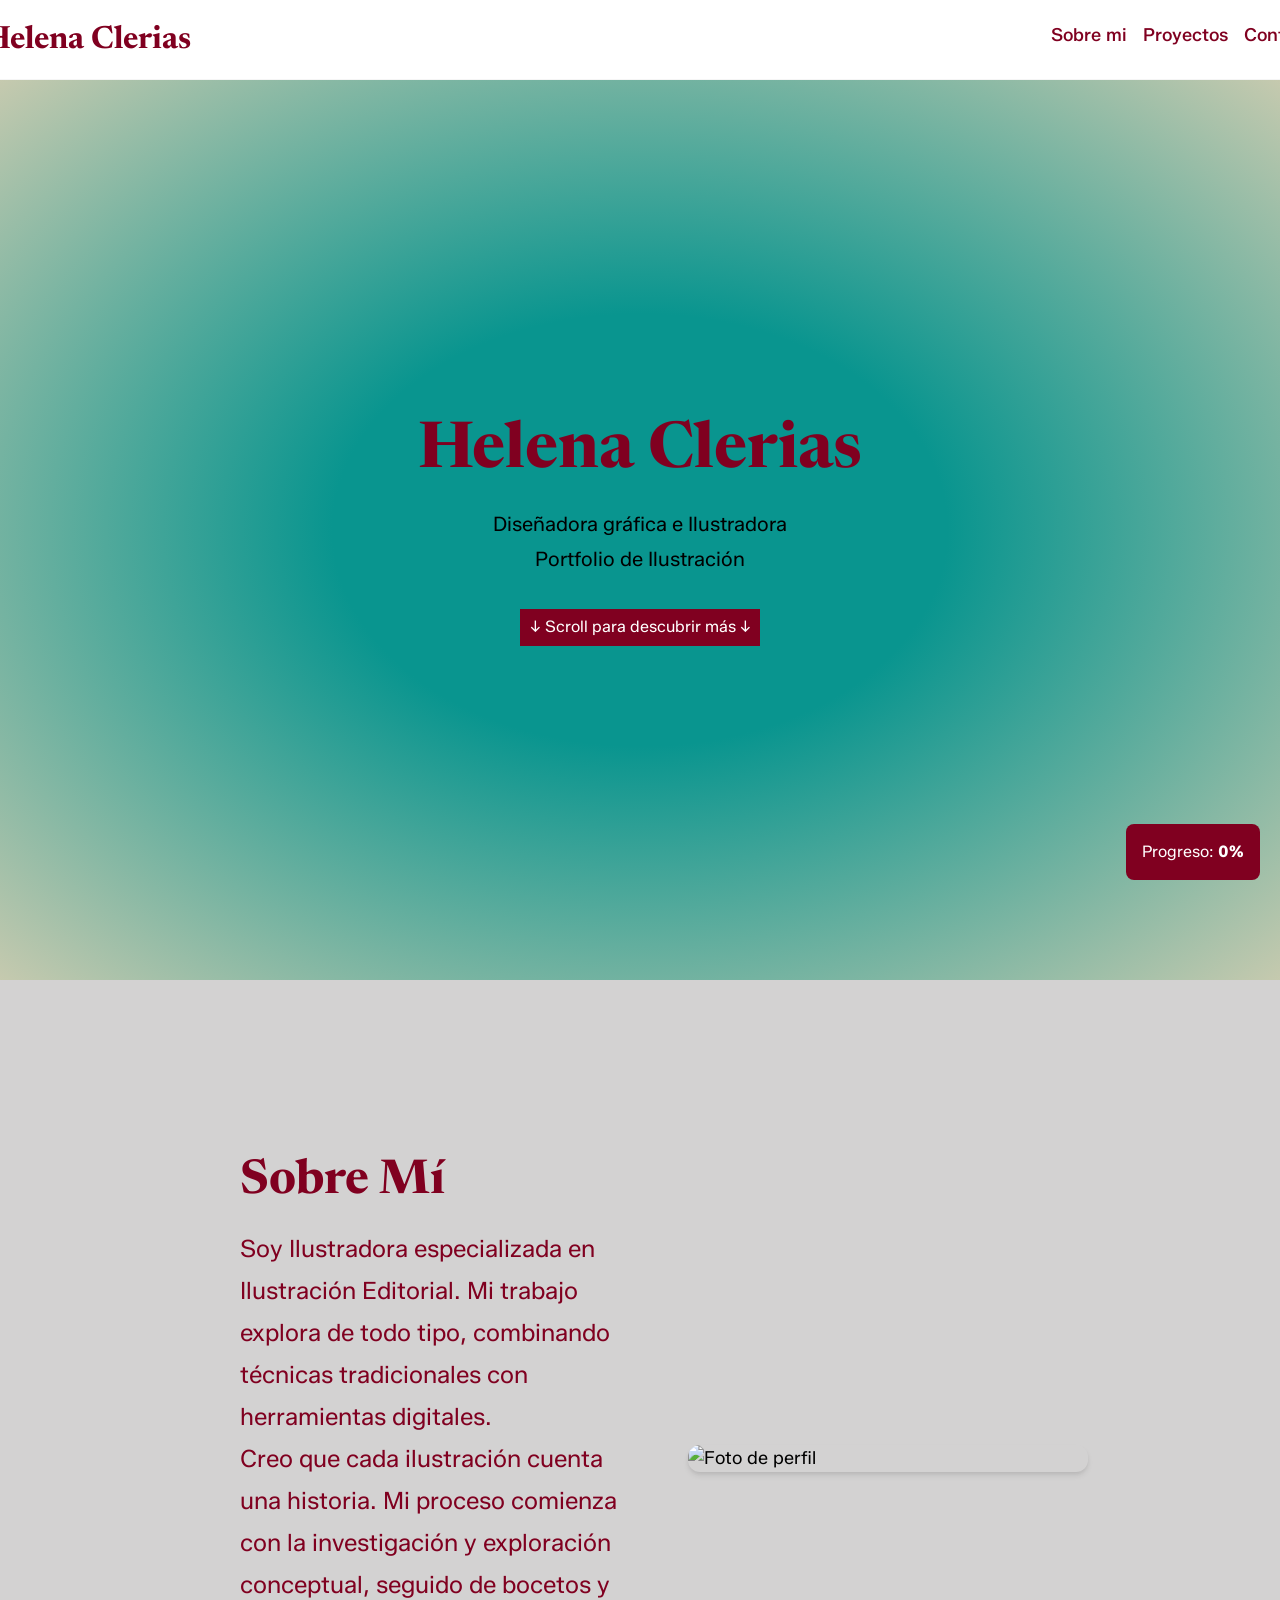
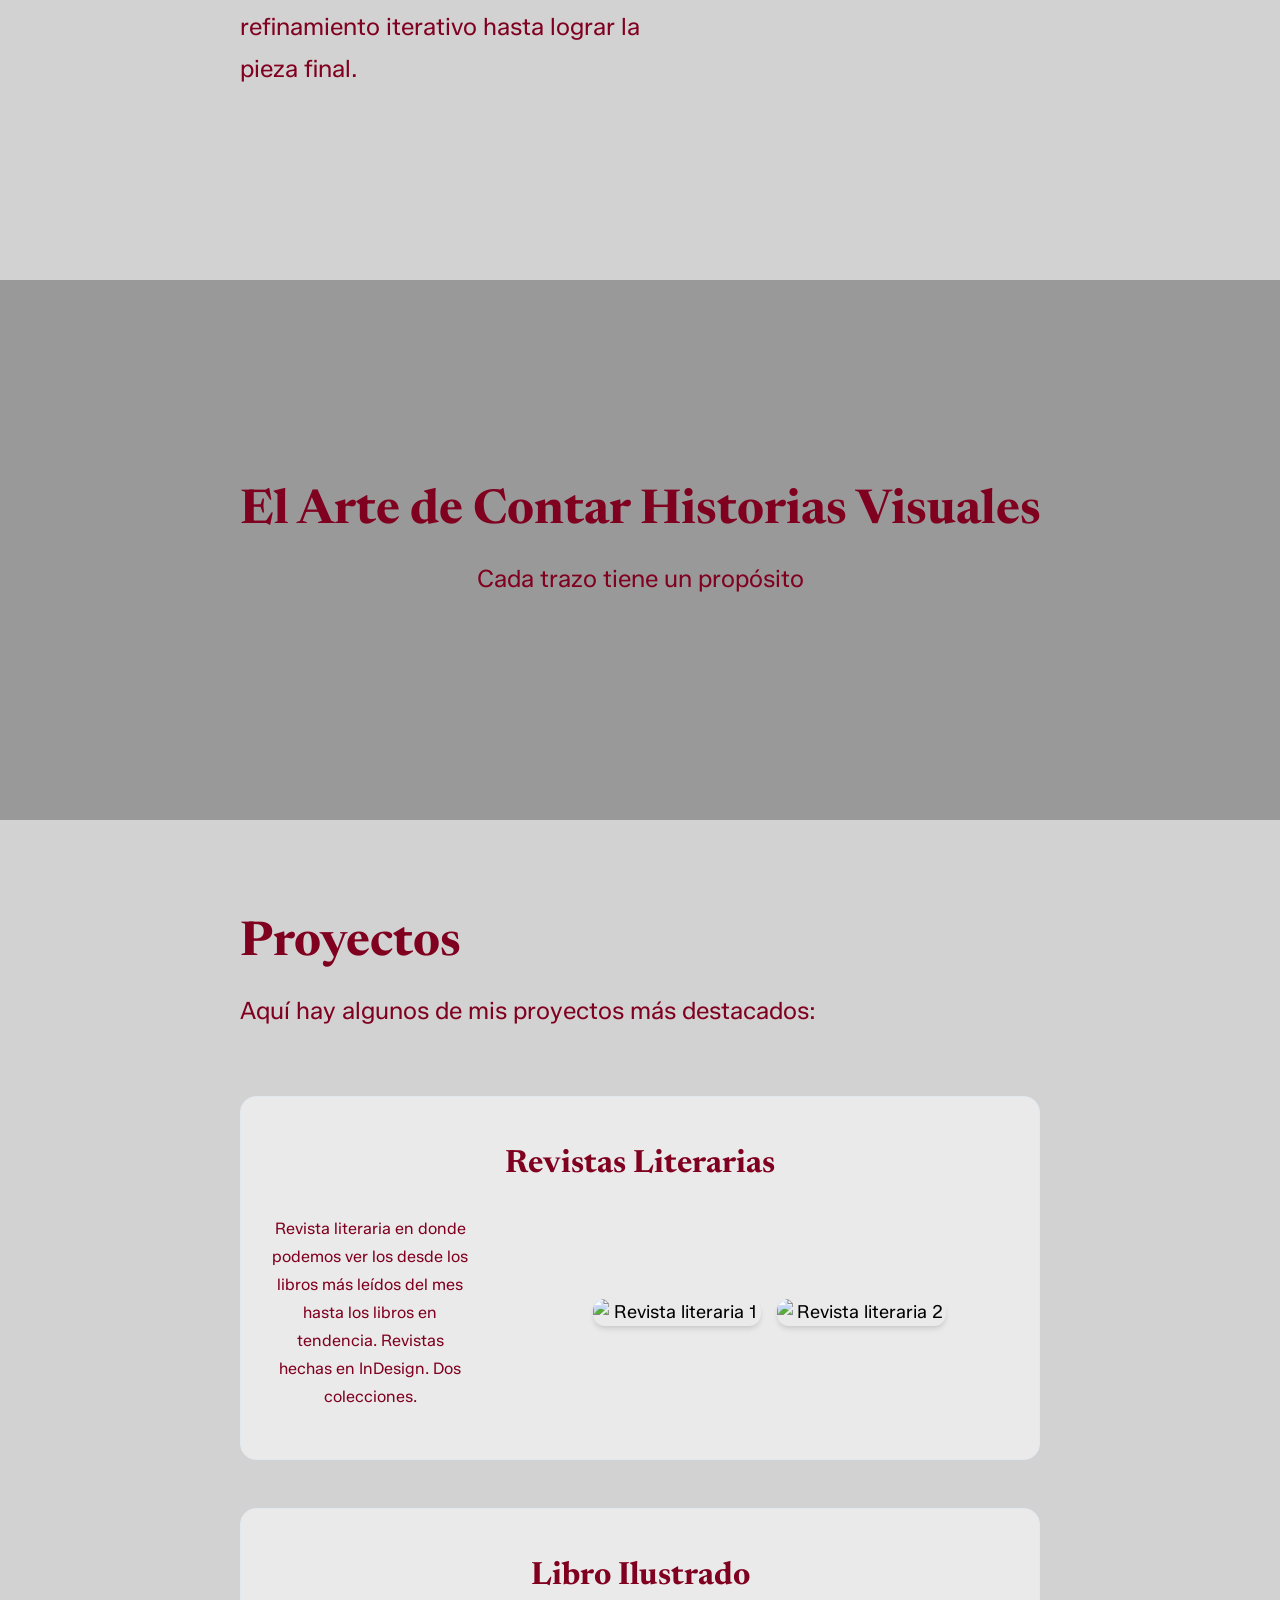
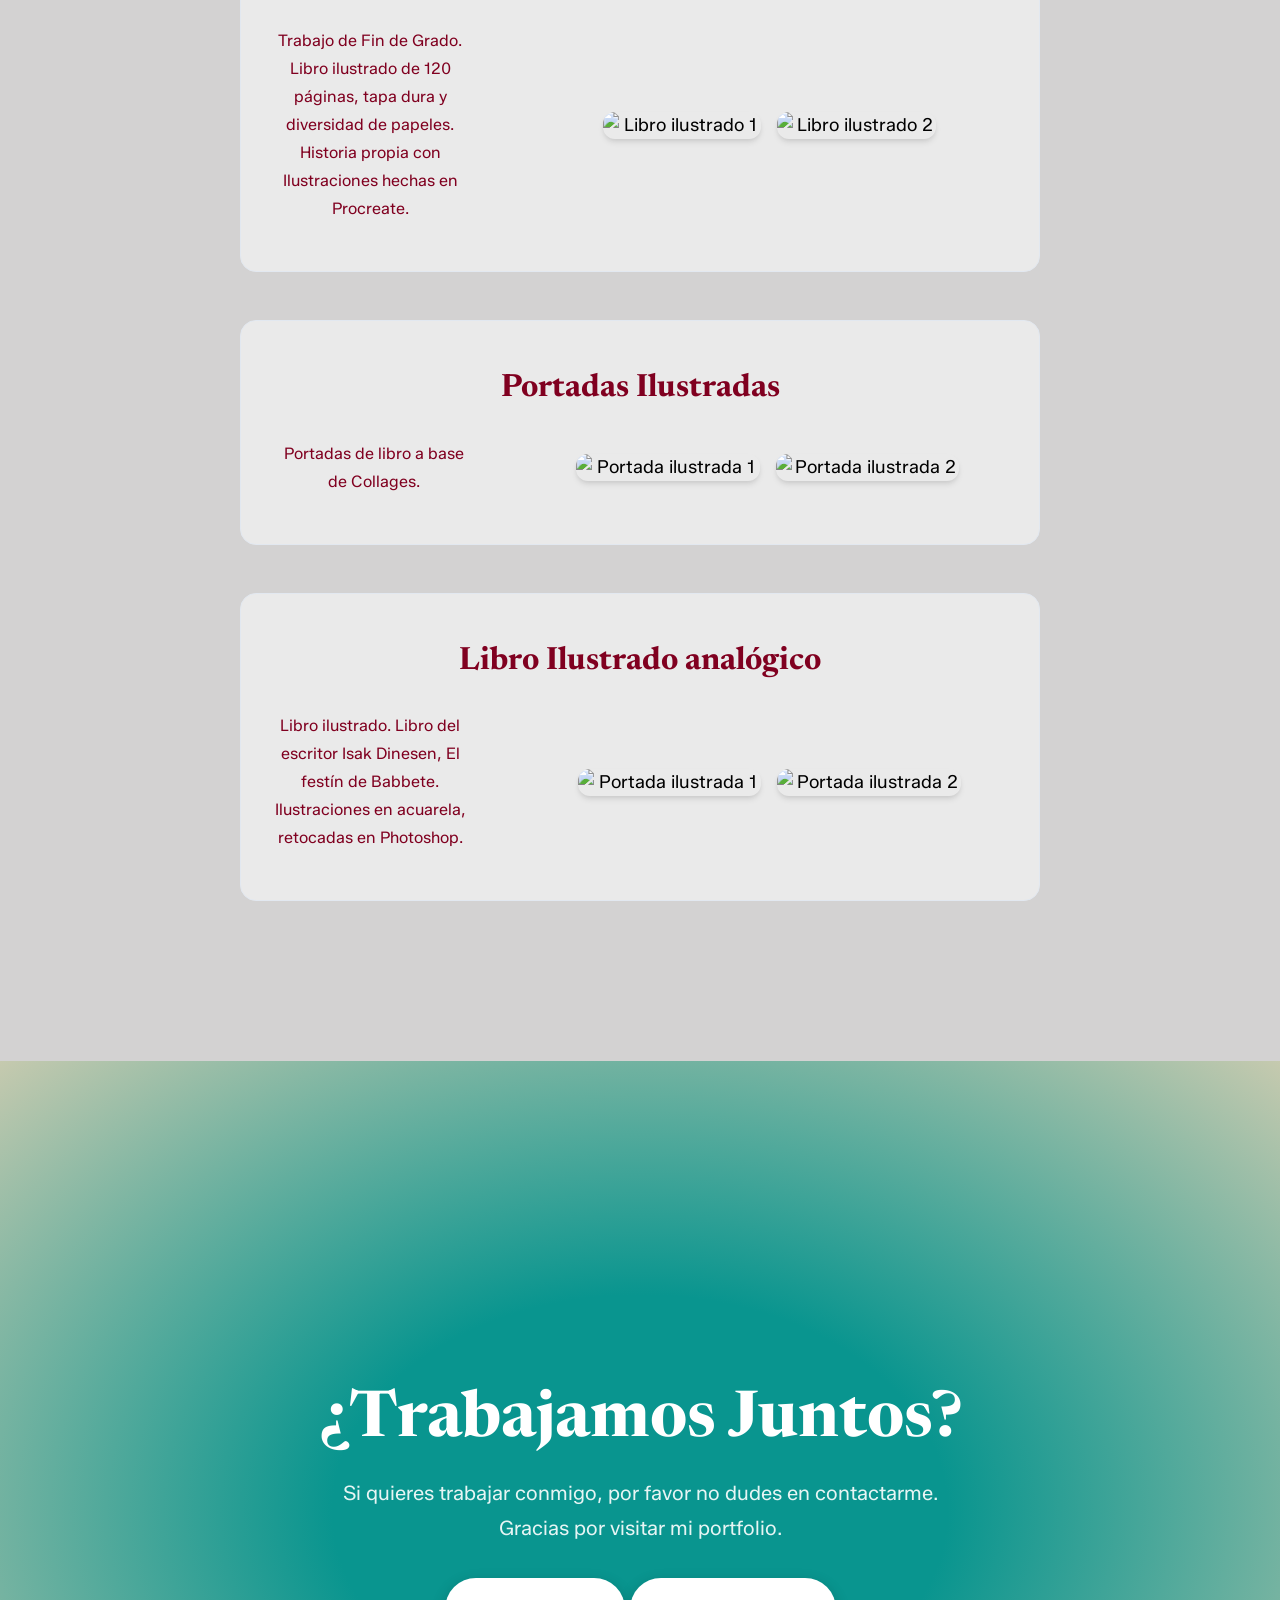
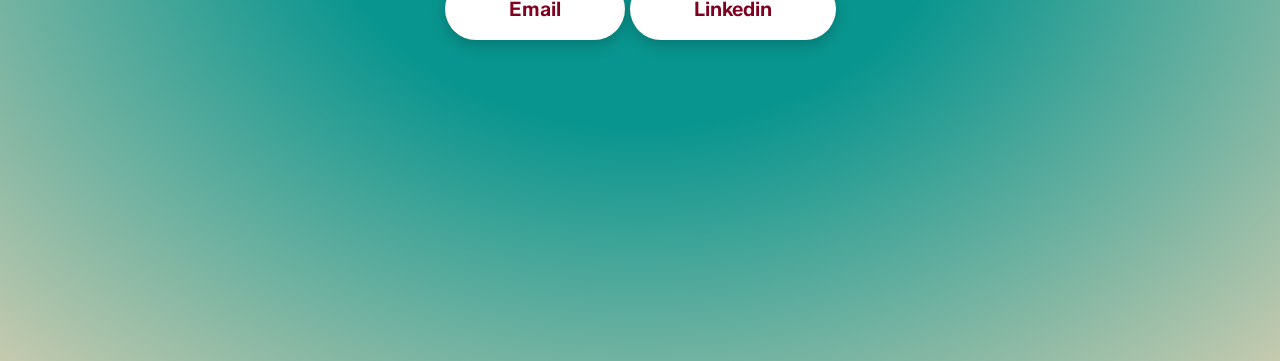
==== commit 9c386b0c: "Color Burdeos" ====
--- a/student-project-template/index.html
+++ b/student-project-template/index.html
@@ -6,8 +6,8 @@
 		<meta
 			name="description"
 			content="Portfolio de ilustración - WEB ATELIER (UDIT) - Historias que se despliegan mientras scrolleas" />
-		<meta name="author" content="[Tu Nombre]" />
-		<title>Mi Portfolio - WEB ATELIER (UDIT)</title>
+		<meta name="author" content="Helena Clerias" />
+		<title>Helena Clerias — Portfolio</title>
 		<link rel="preconnect" href="https://fonts.googleapis.com">
 		<link rel="preconnect" href="https://fonts.gstatic.com" crossorigin>
 		<link href="https://fonts.googleapis.com/css2?family=Zalando+Sans:ital,wght@0,200..900;1,200..900&display=swap" rel="stylesheet">
@@ -16,6 +16,19 @@
 	</head>
 	<body>
 		<a href="#main" class="skip-link">Saltar al contenido</a>
+
+		<header role="banner">
+			<div class="container header-content">
+				<h1 class="site-title">Helena Clerias</h1>
+				<nav aria-label="Principal">
+					<ul>
+						<li><a href="#main">Sobre mi</a></li>
+						<li><a href="#projects">Proyectos</a></li>
+						<li><a href="#contact">Contacto</a></li>
+					</ul>
+				</nav>
+			</div>
+		</header>
 
 		<!-- tu "mantra" + Dibujo representativo tuyo -->
 		<div class="hero">
@@ -136,7 +149,7 @@
 			<!-- Timeline Section -->
 			<section class="story-section chapter-1" data-observe>
 				<div class="story-content">
-					<h2>Mis Proyectos</h2>
+					<h2 id="projects">Proyectos</h2>
 					<p class="text-large mb-lg">Aquí hay algunos de mis proyectos más destacados:</p>
 					
 					<div class="interactive-cards">
@@ -163,7 +176,7 @@
 								<div class="about-row">
 									<div class="col col-left">
 										<p class="text-large">
-											Trabajo de Fin de Grado. Libro ilustrado de 120 páginas, tapa dura y diversidad de papeles. Ilustraciones hechas en Procreate. 
+											Trabajo de Fin de Grado. Libro ilustrado de 120 páginas, tapa dura y diversidad de papeles. Historia propia con Ilustraciones hechas en Procreate. 
 											</p>
 									</div>
 									<div class="col col-right">
@@ -234,12 +247,12 @@
 			<!-- Final CTA Section -->
 			<section class="final-section">
 				<div class="final-content">
-					<h2>¿Trabajamos Juntos?</h2>
+					<h2 id="contact">¿Trabajamos Juntos?</h2>
 					<p>
-						Si tienes un proyecto en mente o simplemente quieres charlar sobre ilustración, me encantaría escucharte. Estoy
-						siempre abierto a nuevas colaboraciones creativas.
+						Si quieres trabajar conmigo, por favor no dudes en contactarme. Gracias por visitar mi portfolio. 
 					</p>
-					<a href="mailto:heleclerias@gmail.com" class="cta-button">Contacta Conmigo</a>
+					<a href="mailto:heleclerias@gmail.com" class="cta-button">Email</a>
+					<a href="https://www.linkedin.com/in/helena-clerias-39105b2b7/" class="cta-button">Linkedin</a>
 
 					<!--<p class="mt-xl text-muted">
 						<strong>Reflexión:</strong> Este portfolio usa scrollytelling para contar mi historia de forma progresiva. Cada
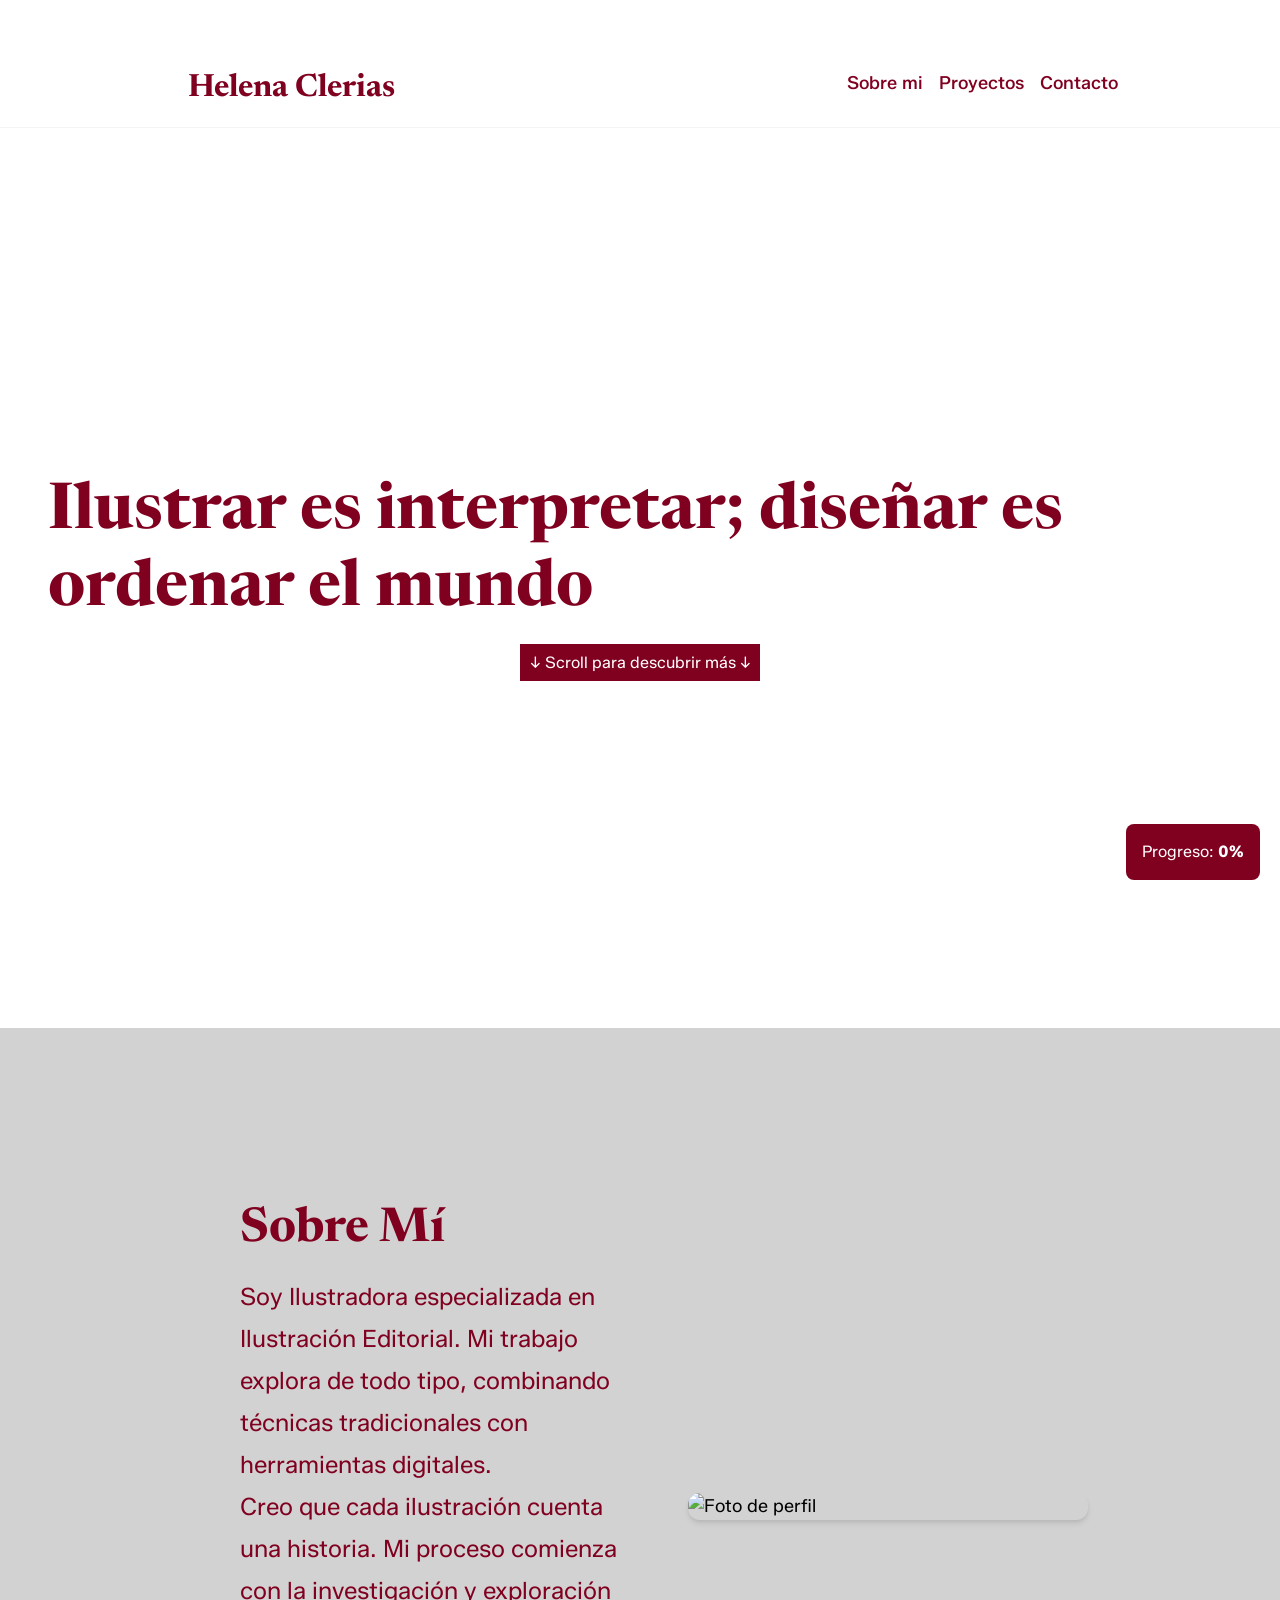
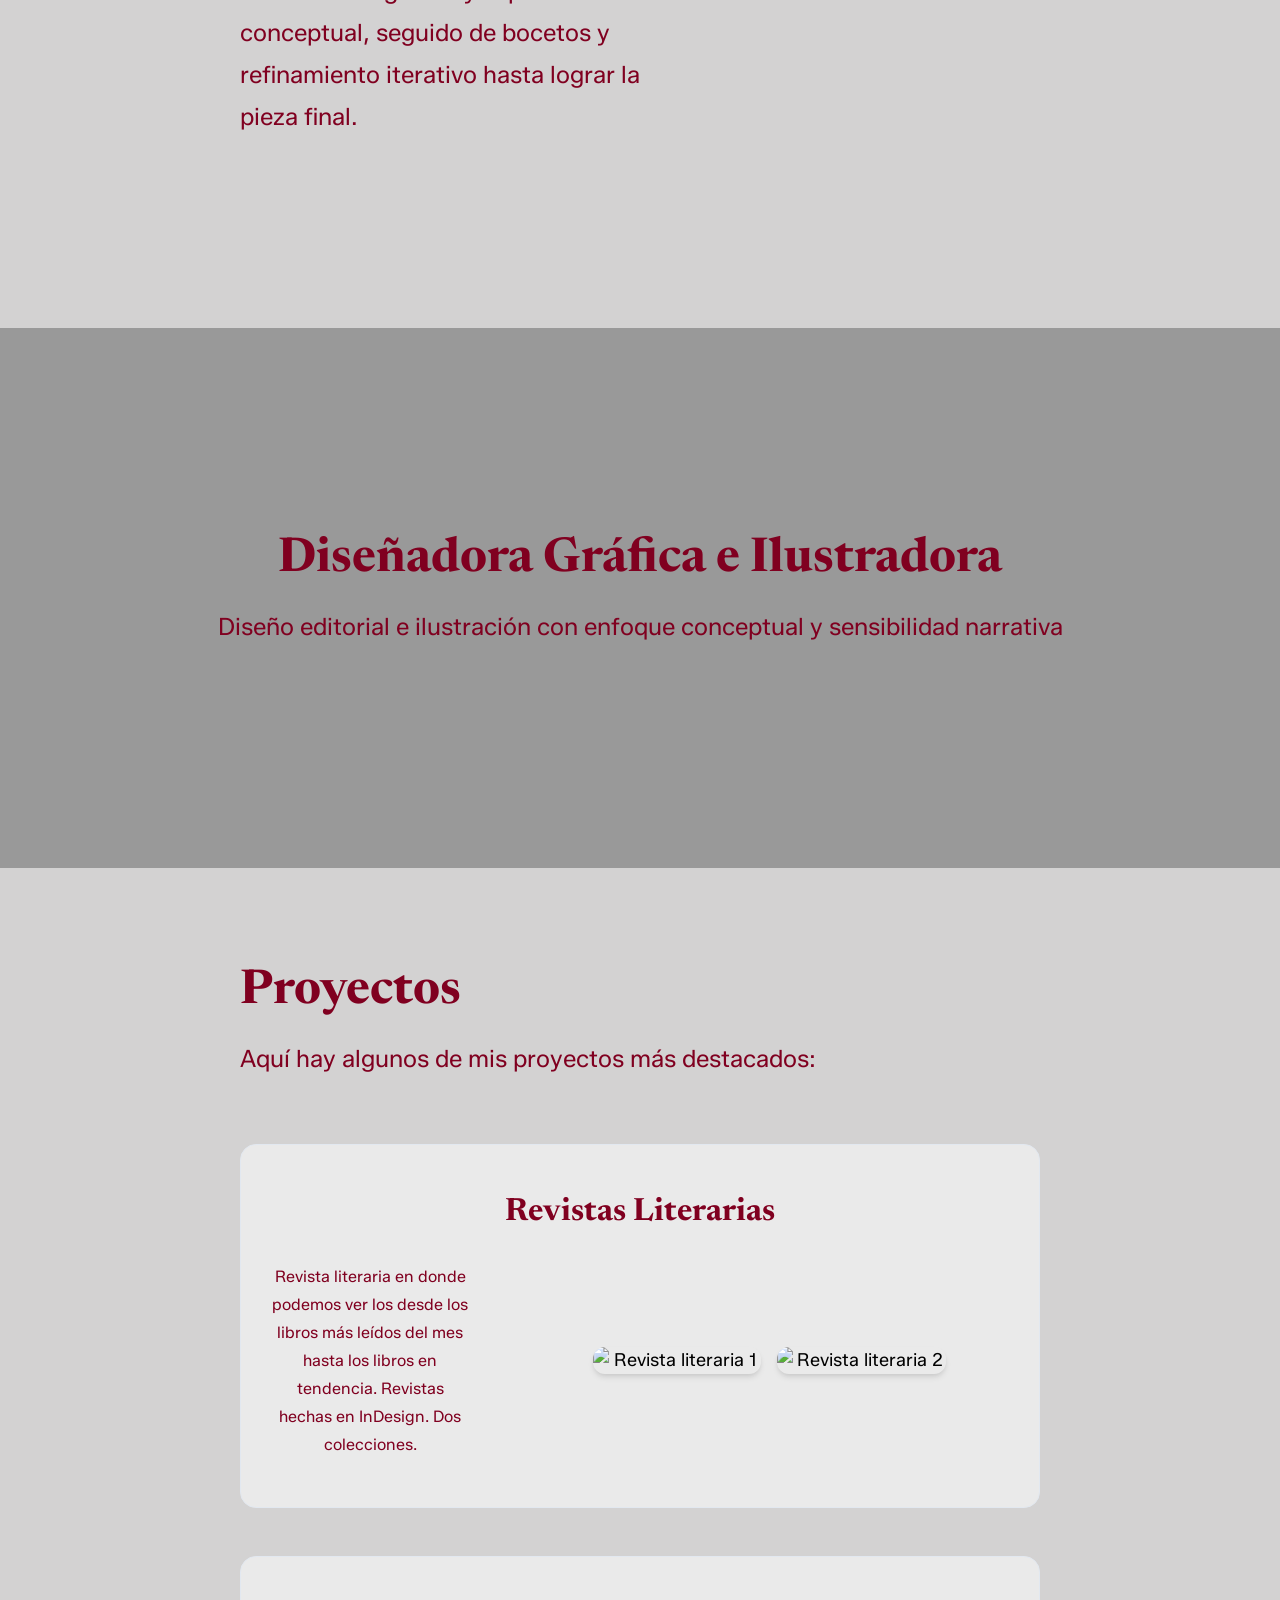
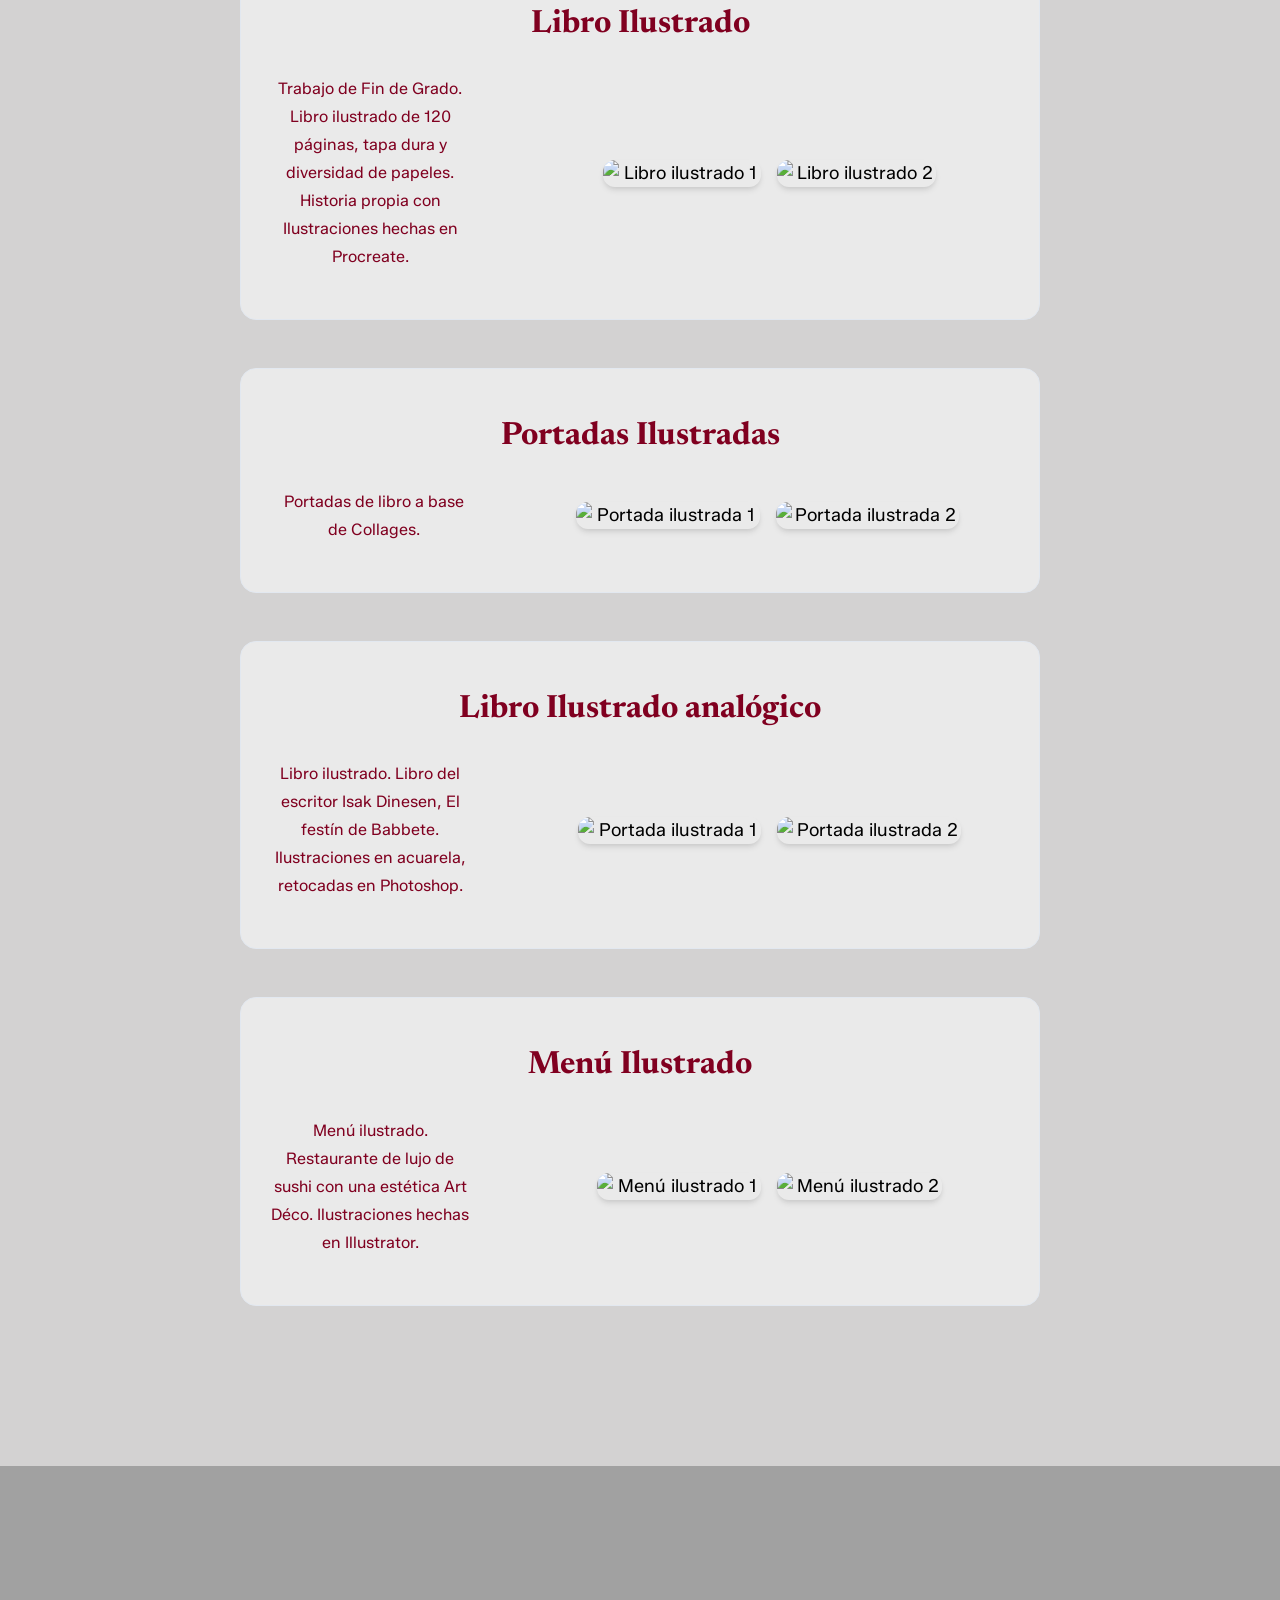
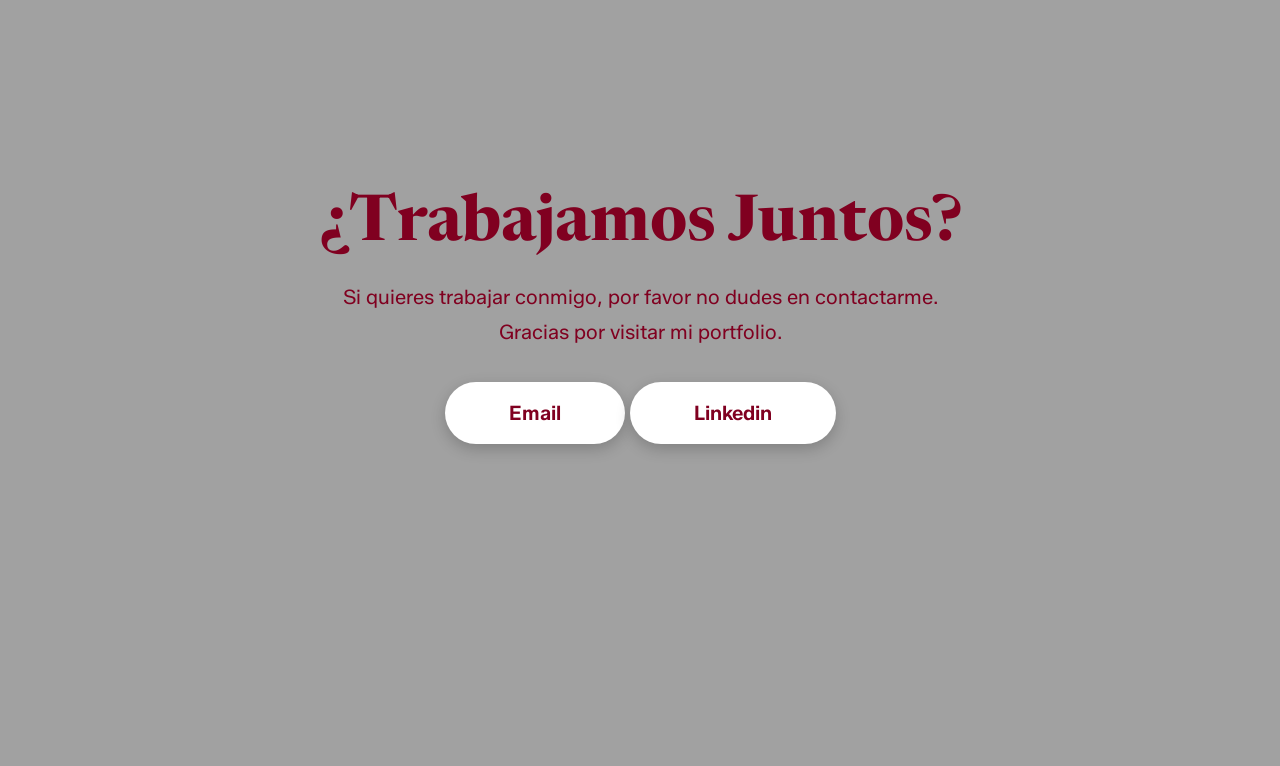
==== commit 092e2565: "últimos detalles" ====
--- a/student-project-template/index.html
+++ b/student-project-template/index.html
@@ -33,8 +33,8 @@
 		<!-- tu "mantra" + Dibujo representativo tuyo -->
 		<div class="hero">
 			<div>
-				<h1> Helena Clerias</h1>
-				<p>Diseñadora gráfica e Ilustradora<br />Portfolio de Ilustración</p>
+				<h1> Ilustrar es interpretar; diseñar es ordenar el mundo</h1>
+				<!--<p>Diseñadora gráfica e Ilustradora<br />Portfolio de Ilustración</p> -->
 				<div class="scroll-indicator">↓ Scroll para descubrir más ↓</div>
 			</div>
 		</div>
@@ -83,8 +83,8 @@
 			<!-- Parallax Section -->
 			<div class="parallax-section">
 				<div class="parallax-content">
-					<h3>El Arte de Contar Historias Visuales</h3>
-					<p class="text-large">Cada trazo tiene un propósito</p>
+					<h3>Diseñadora Gráfica e Ilustradora</h3>
+					<p class="text-large">Diseño editorial e ilustración con enfoque conceptual y sensibilidad narrativa</p>
 				</div>
 			</div>
 
@@ -155,6 +155,7 @@
 					<div class="interactive-cards">
 						<div class="stacked-list">
 						<div class="card centered-card">
+							<!--<a href="./proyecto-1/index.html">-->
 							<h3>Revistas Literarias</h3>
 								<div class="about-row">
 									<div class="col col-left">
@@ -169,7 +170,7 @@
 										</div>
 									</div>
 								</div>
-							</a>
+							</a>							
                      		</div>
                      		<div class="card centered-card">
 							<h3>Libro Ilustrado</h3>
@@ -216,8 +217,25 @@
 											<img src="https://ik.imagekit.io/helena/PORTFOLIO/IMAGES/Captura%20de%20pantalla%202026-02-13%20a%20las%2021.34.01.webp" alt="Portada ilustrada 1" class="about-image" />
 											<img src="https://ik.imagekit.io/helena/PORTFOLIO/IMAGES/Captura%20de%20pantalla%202026-02-13%20a%20las%2021.34.17.webp" alt="Portada ilustrada 2" class="about-image" />
 				                    		</div>
+									</div>
+								</div>
+                     		</div>
+							<div class="card centered-card">
+							<h3>Menú Ilustrado</h3>
+								<div class="about-row">
+									<div class="col col-left">
+										<p class="text-large">
+											Menú ilustrado. Restaurante de lujo de sushi con una estética Art Déco. Ilustraciones hechas en Illustrator.
+											</p>
+									</div>
+									<div class="col col-right">
+										<div class="image-pair">
+											<img src="https://ik.imagekit.io/helena/PORTFOLIO/IMAGES/Captura%20de%20pantalla%202026-02-25%20a%20las%2021.00.05.webp" alt="Menú ilustrado 1" class="about-image" />
+											<img src="https://ik.imagekit.io/helena/PORTFOLIO/IMAGES/Captura%20de%20pantalla%202026-02-25%20a%20las%2021.00.13.webp" alt="Menú ilustrado 2" class="about-image" />
 				                    		</div>
-								</div>
+									</div>
+								</div>
+                     		</div>
 					</div>
 				</div>
 			</section>
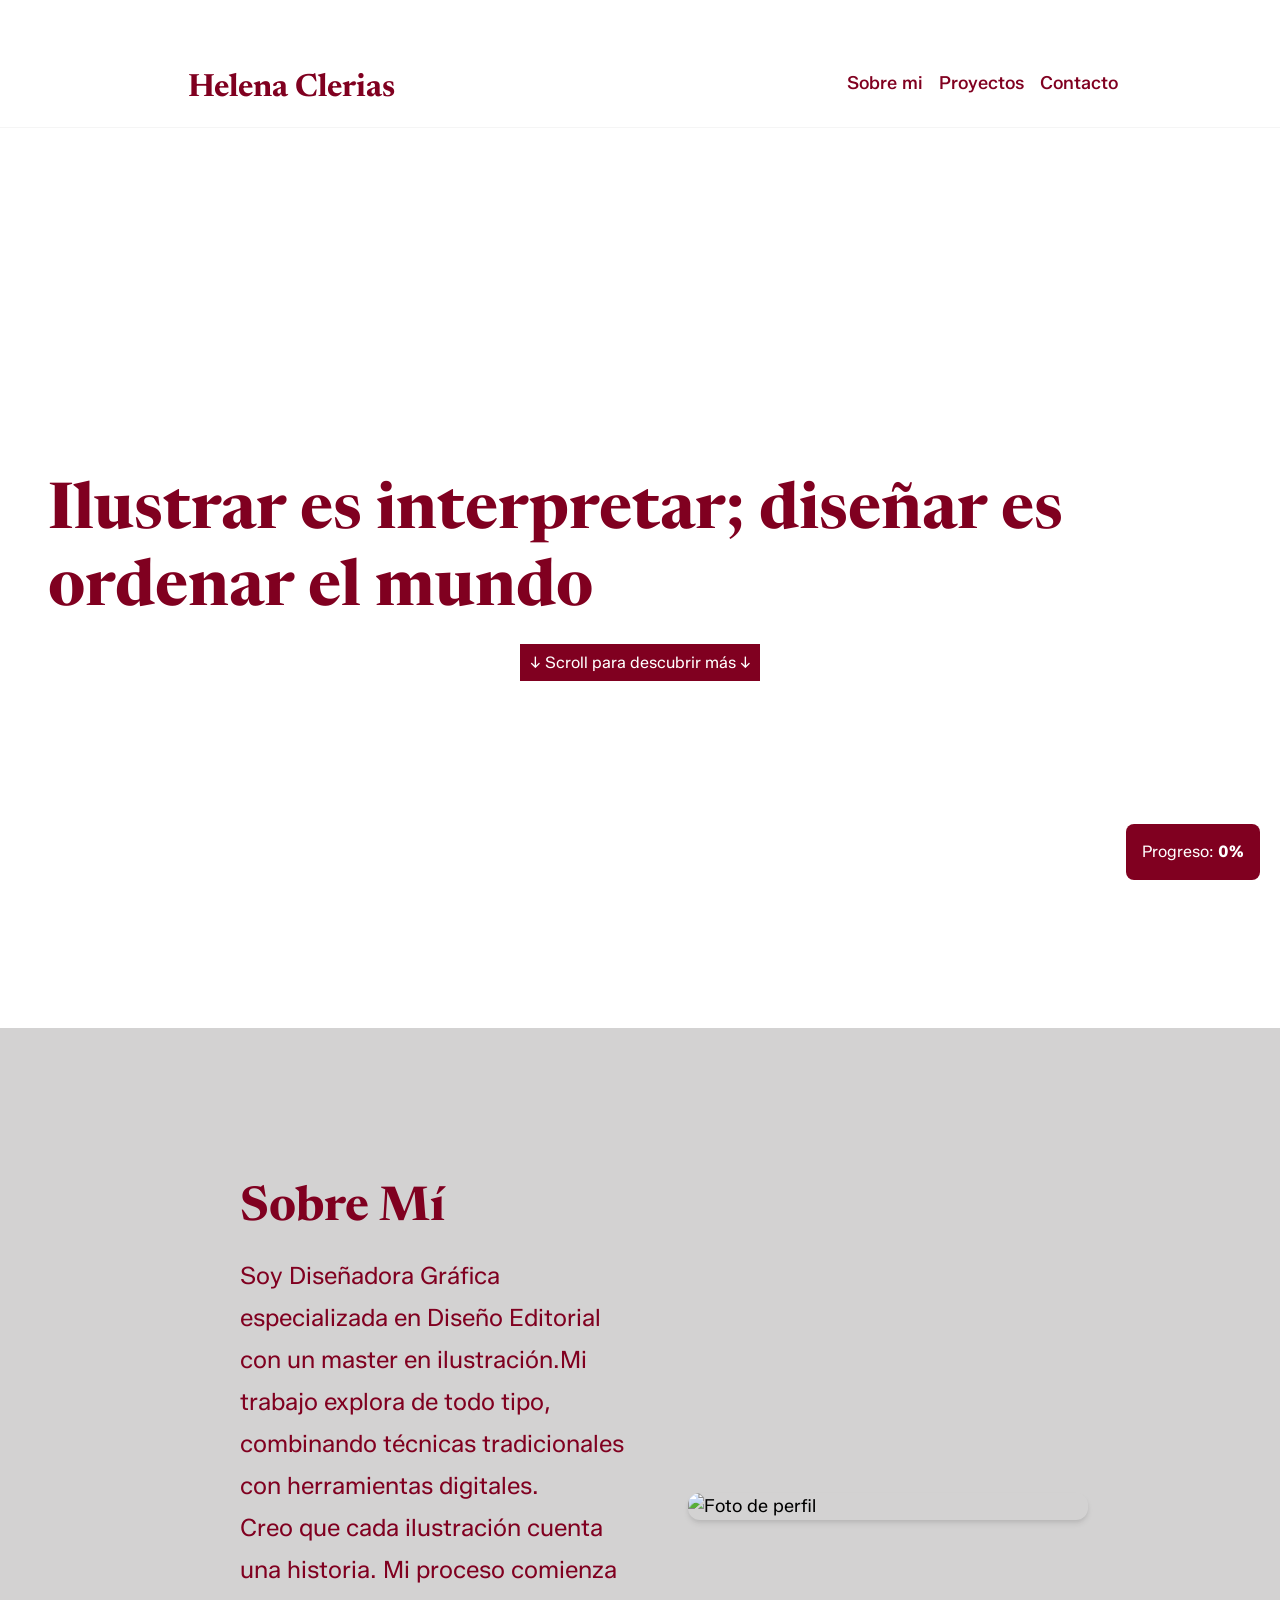
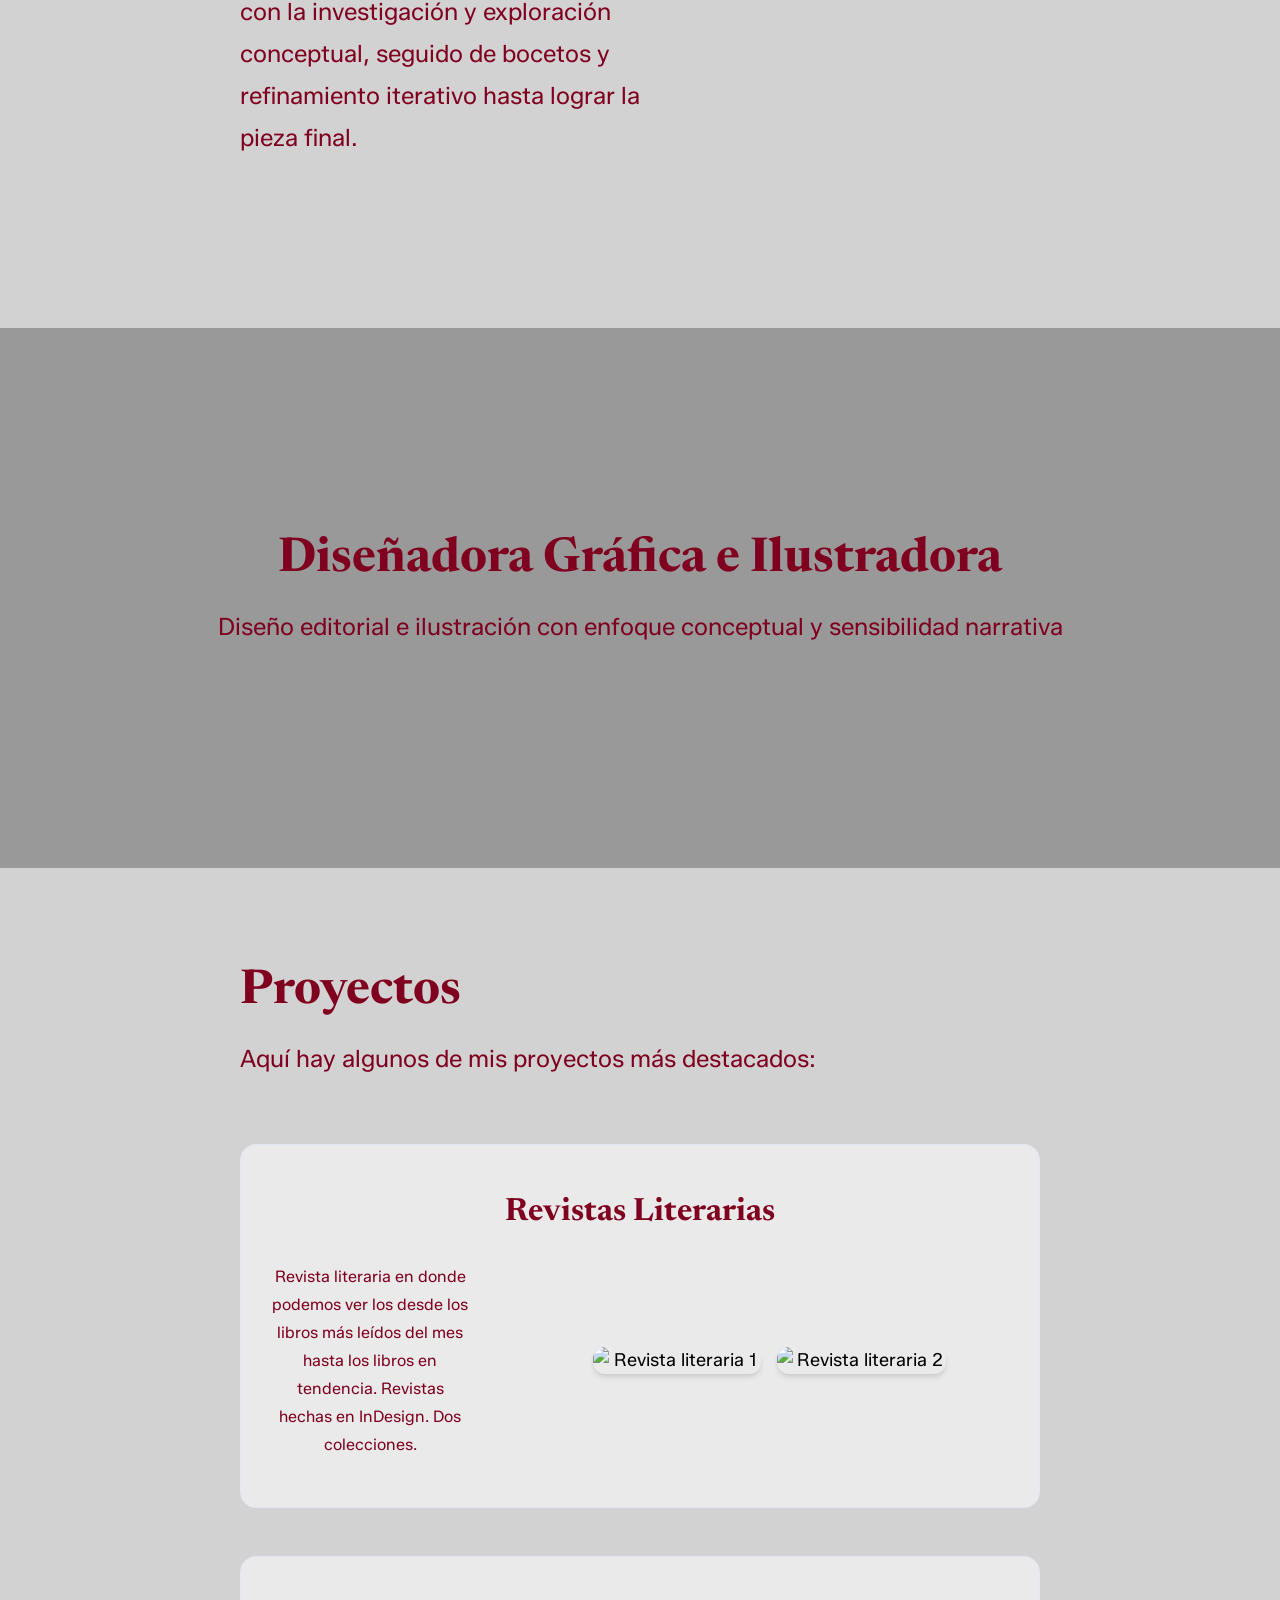
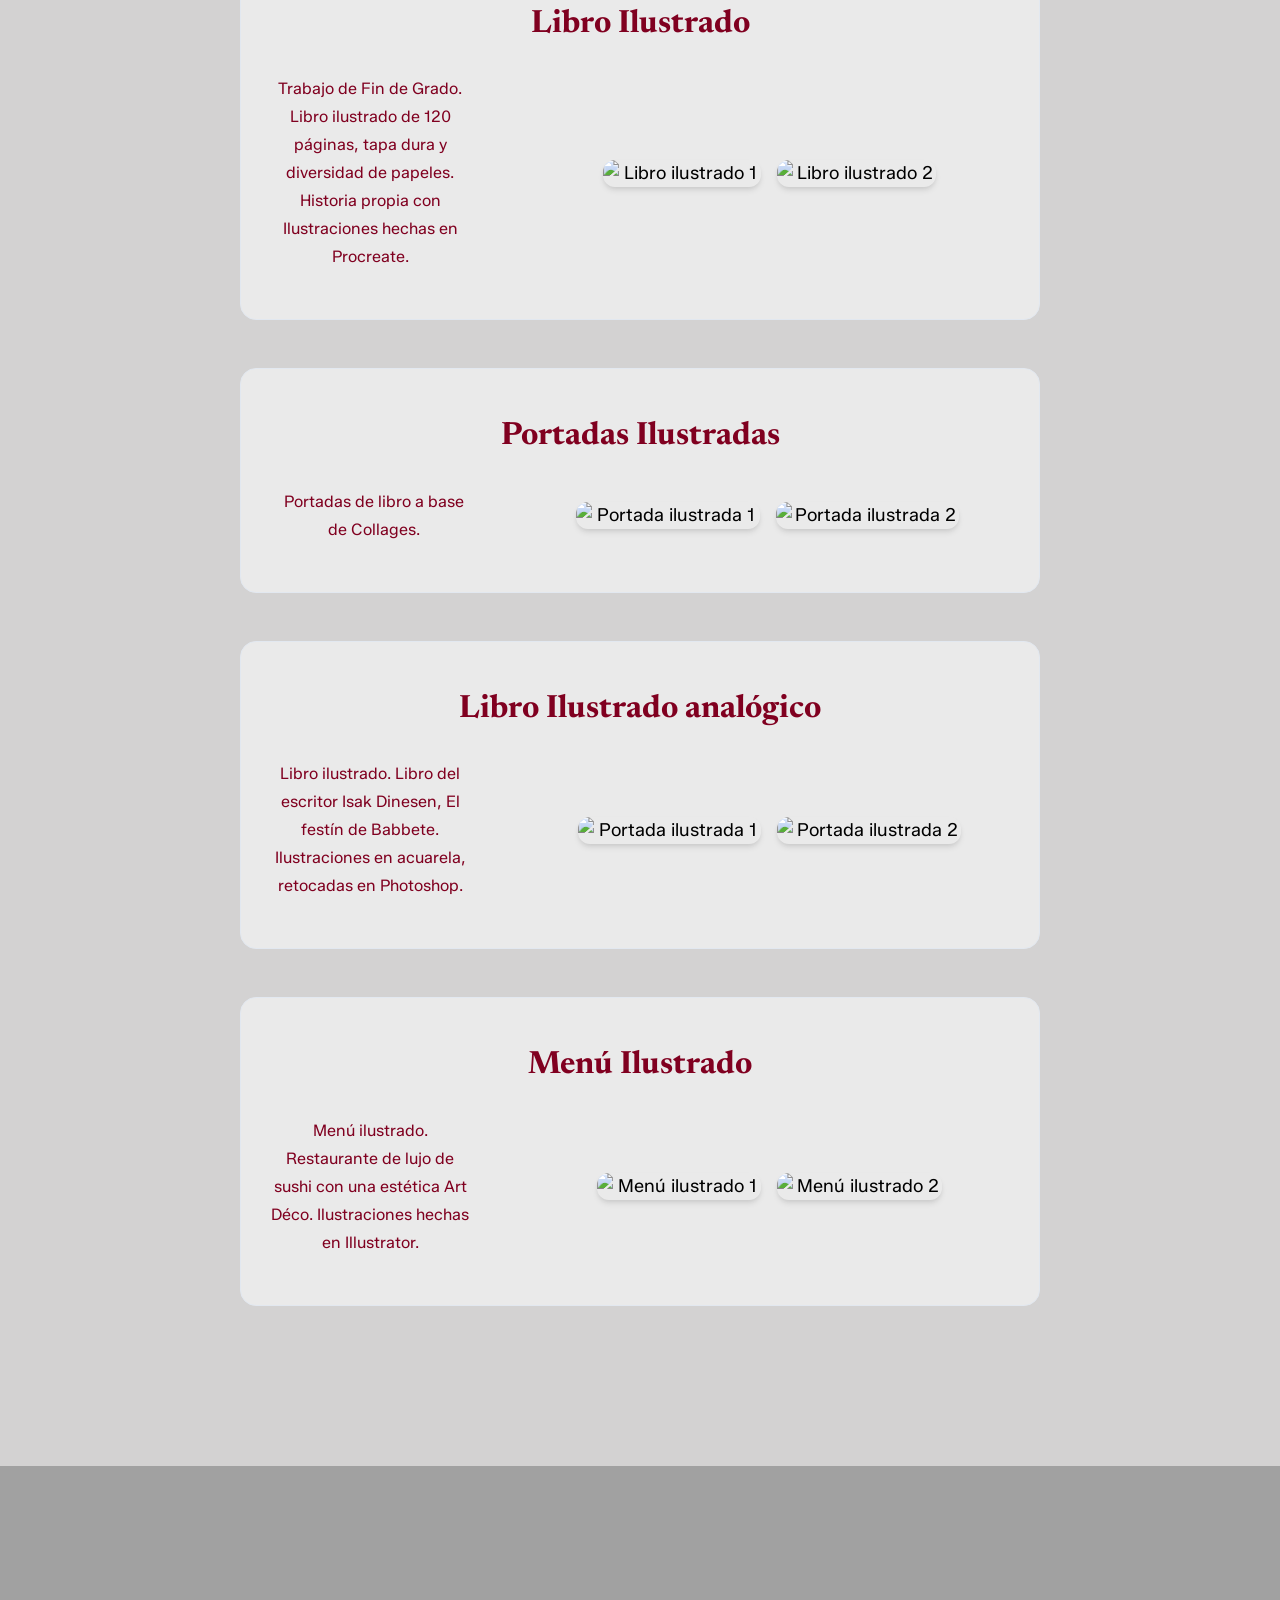
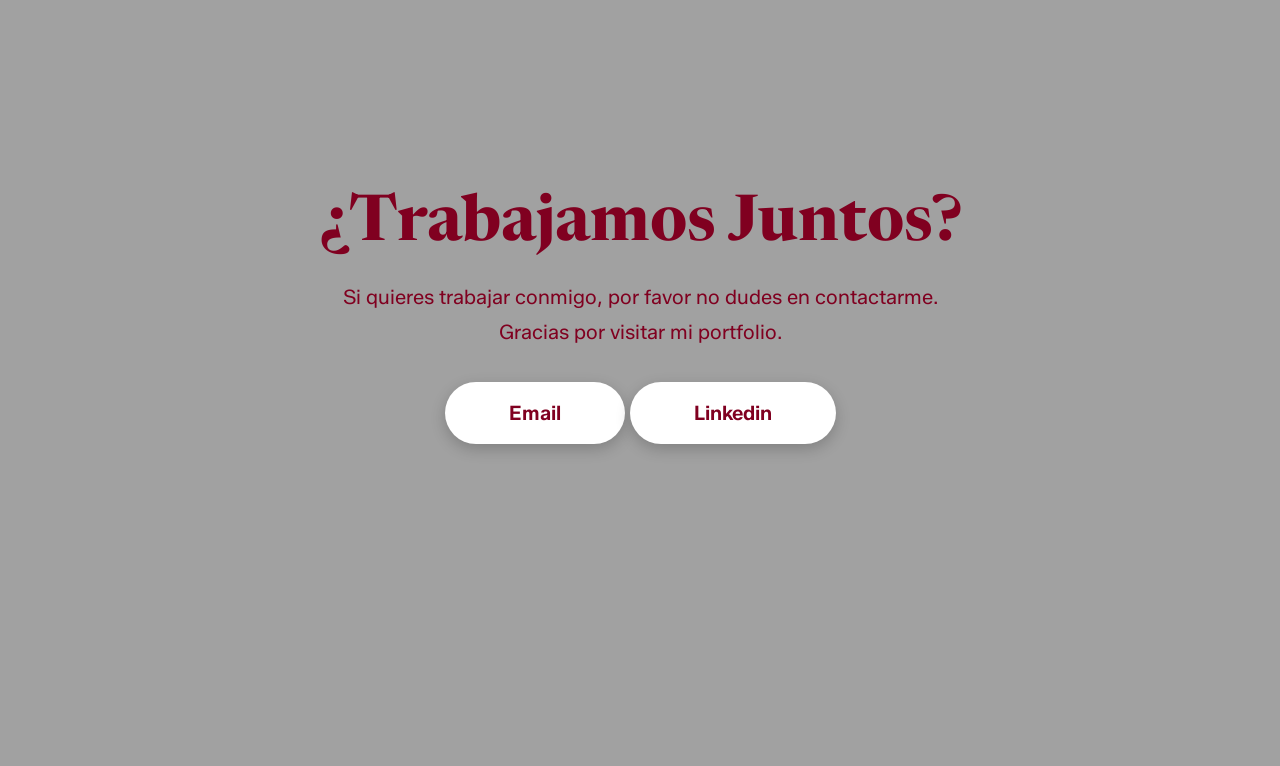
==== commit 031c5a45: "ultmos detalles final" ====
--- a/student-project-template/index.html
+++ b/student-project-template/index.html
@@ -48,7 +48,7 @@
 					<div class="about-row">
 						<div class="col col-left">
 							<p class="text-large">
-								Soy Ilustradora especializada en Ilustración Editorial. Mi trabajo explora de todo tipo, combinando
+								Soy Diseñadora Gráfica especializada en Diseño Editorial con un master en ilustración.Mi trabajo explora de todo tipo, combinando
 								técnicas tradicionales con herramientas digitales.
 							<p class="text-large">
 								Creo que cada ilustración cuenta una historia. Mi proceso comienza con la investigación y exploración conceptual,
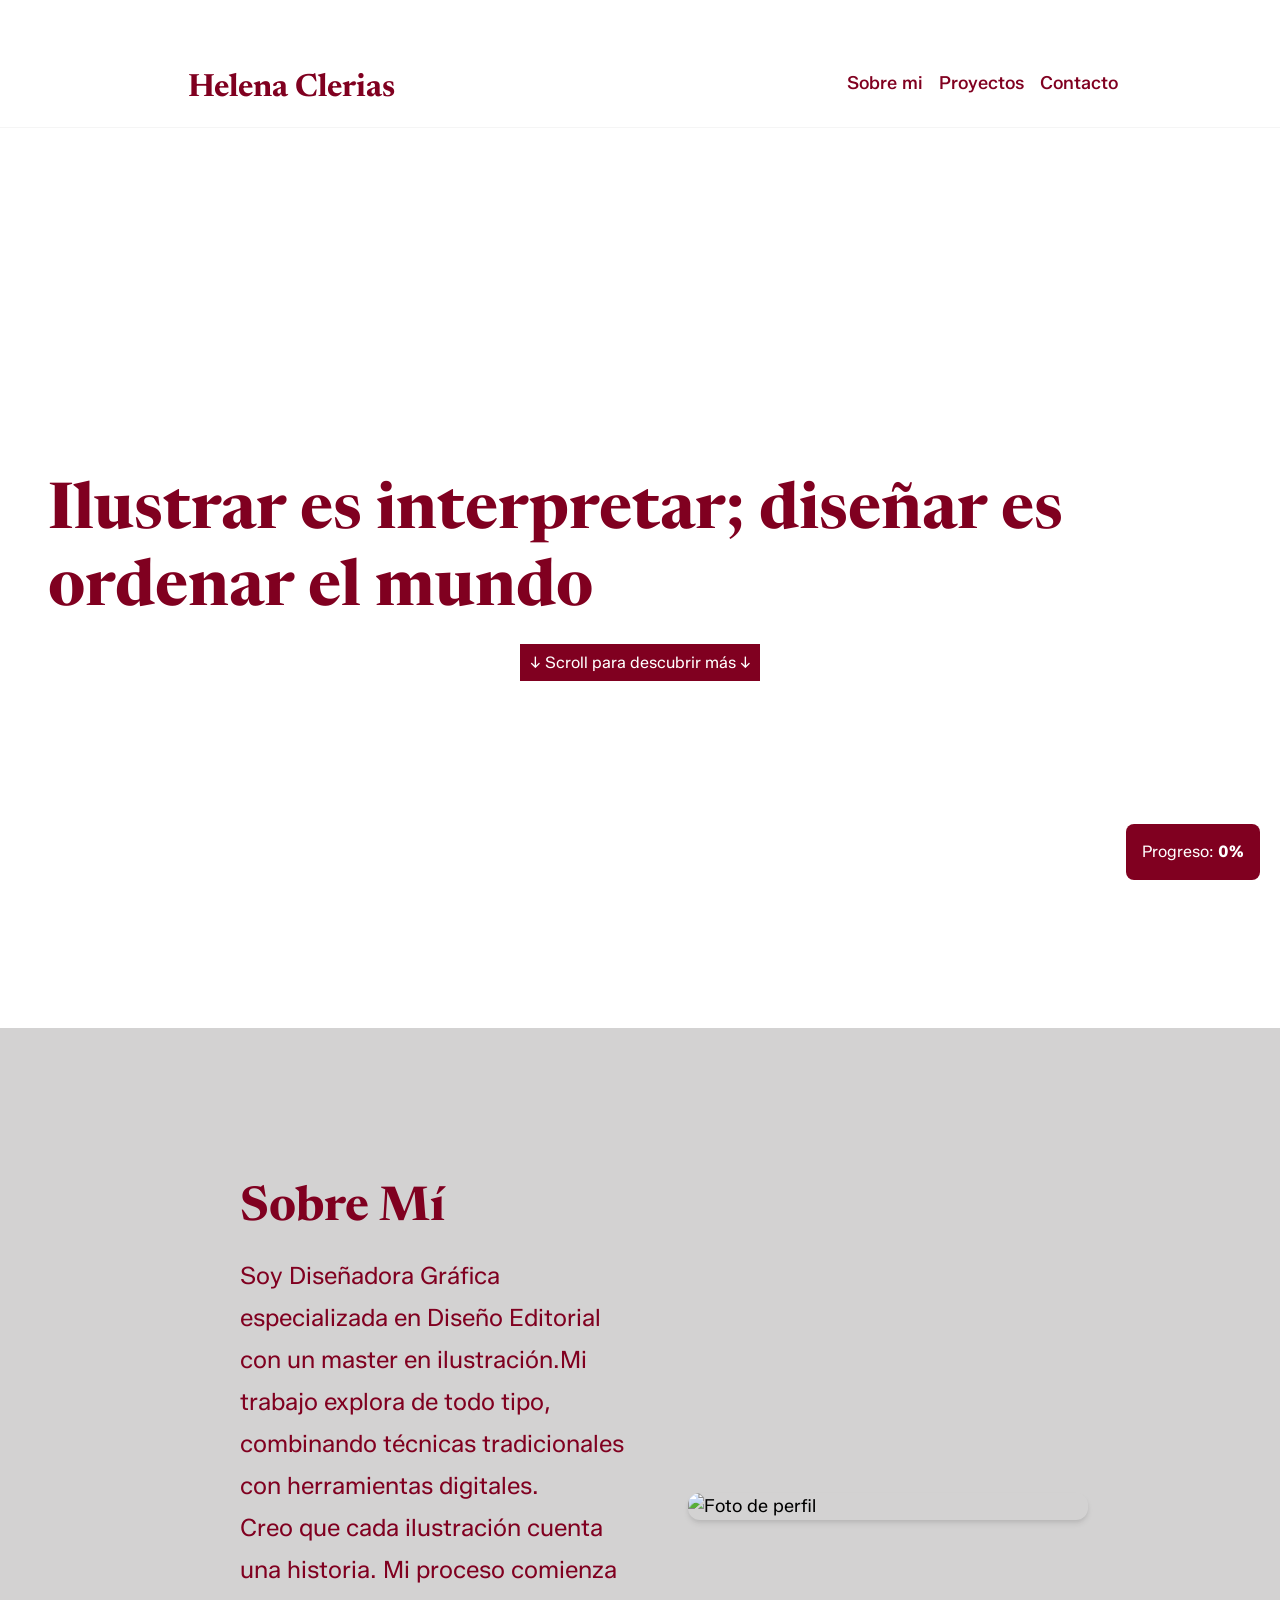
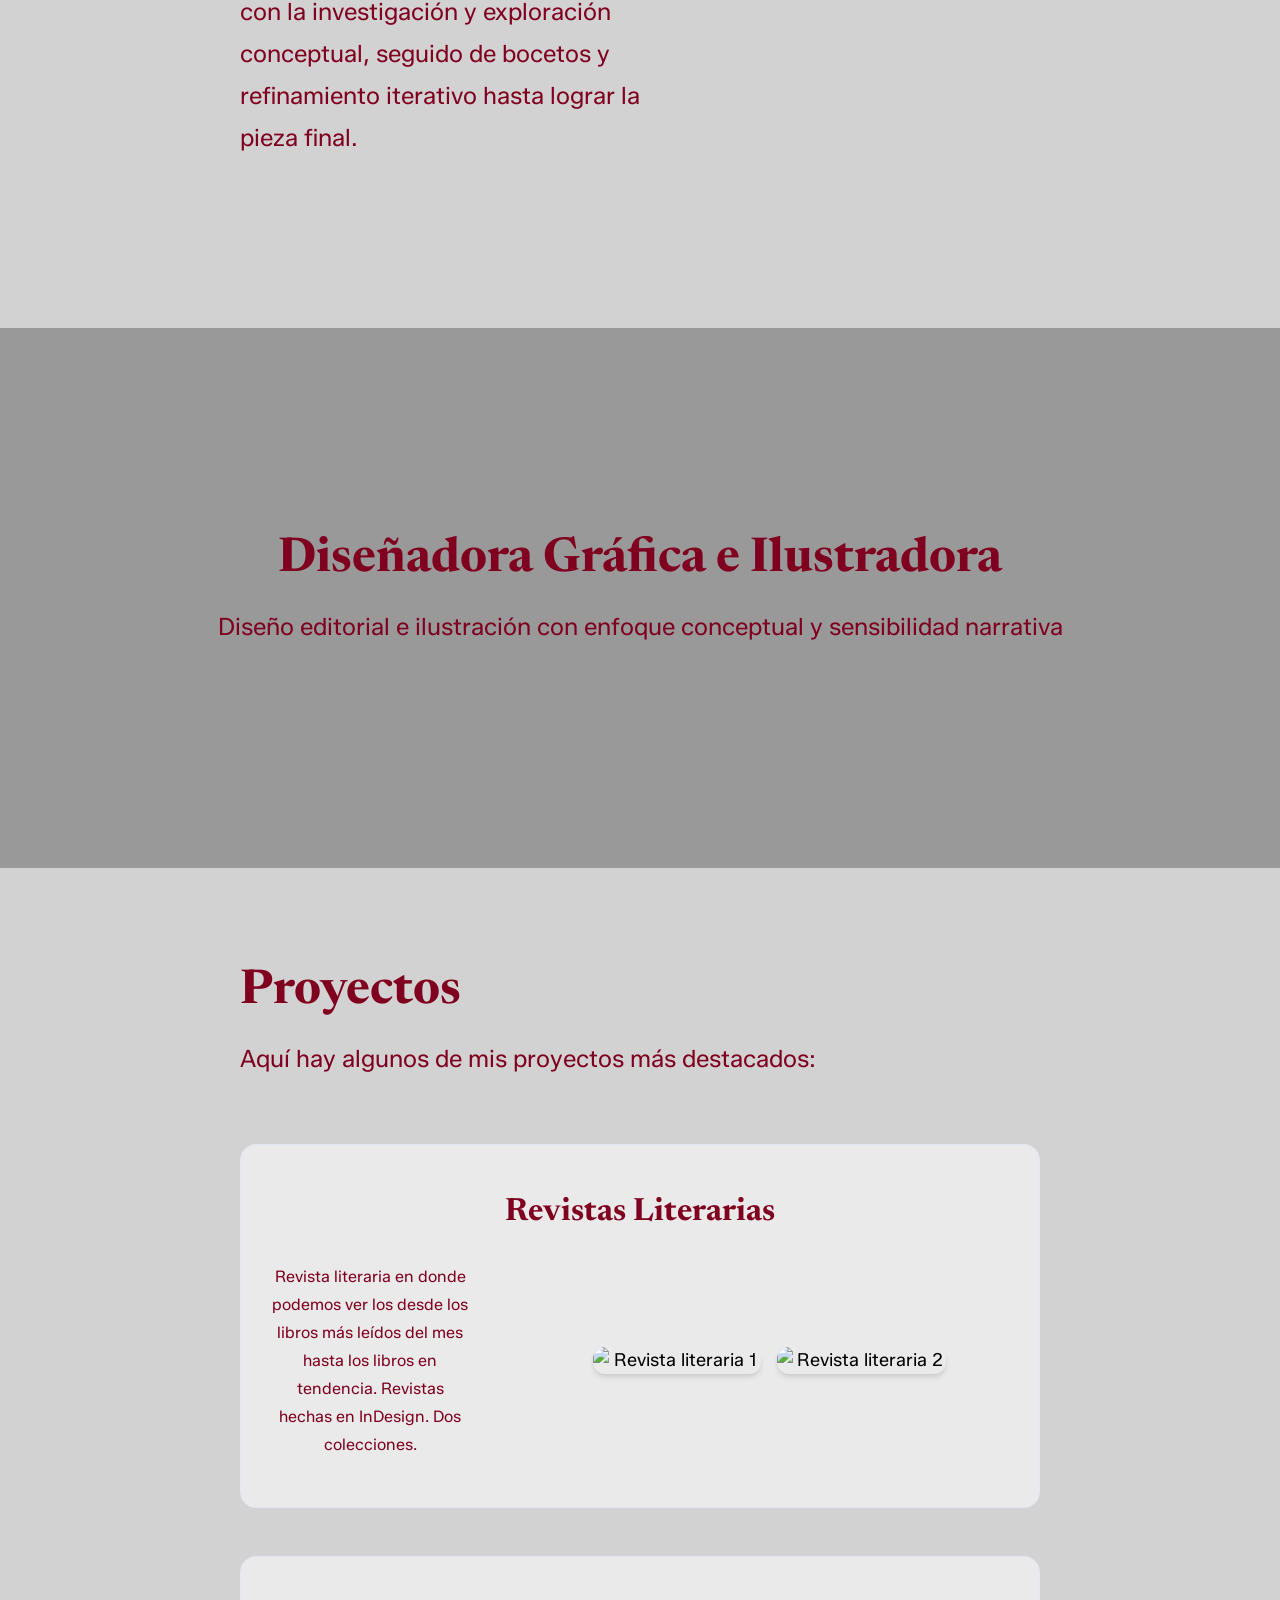
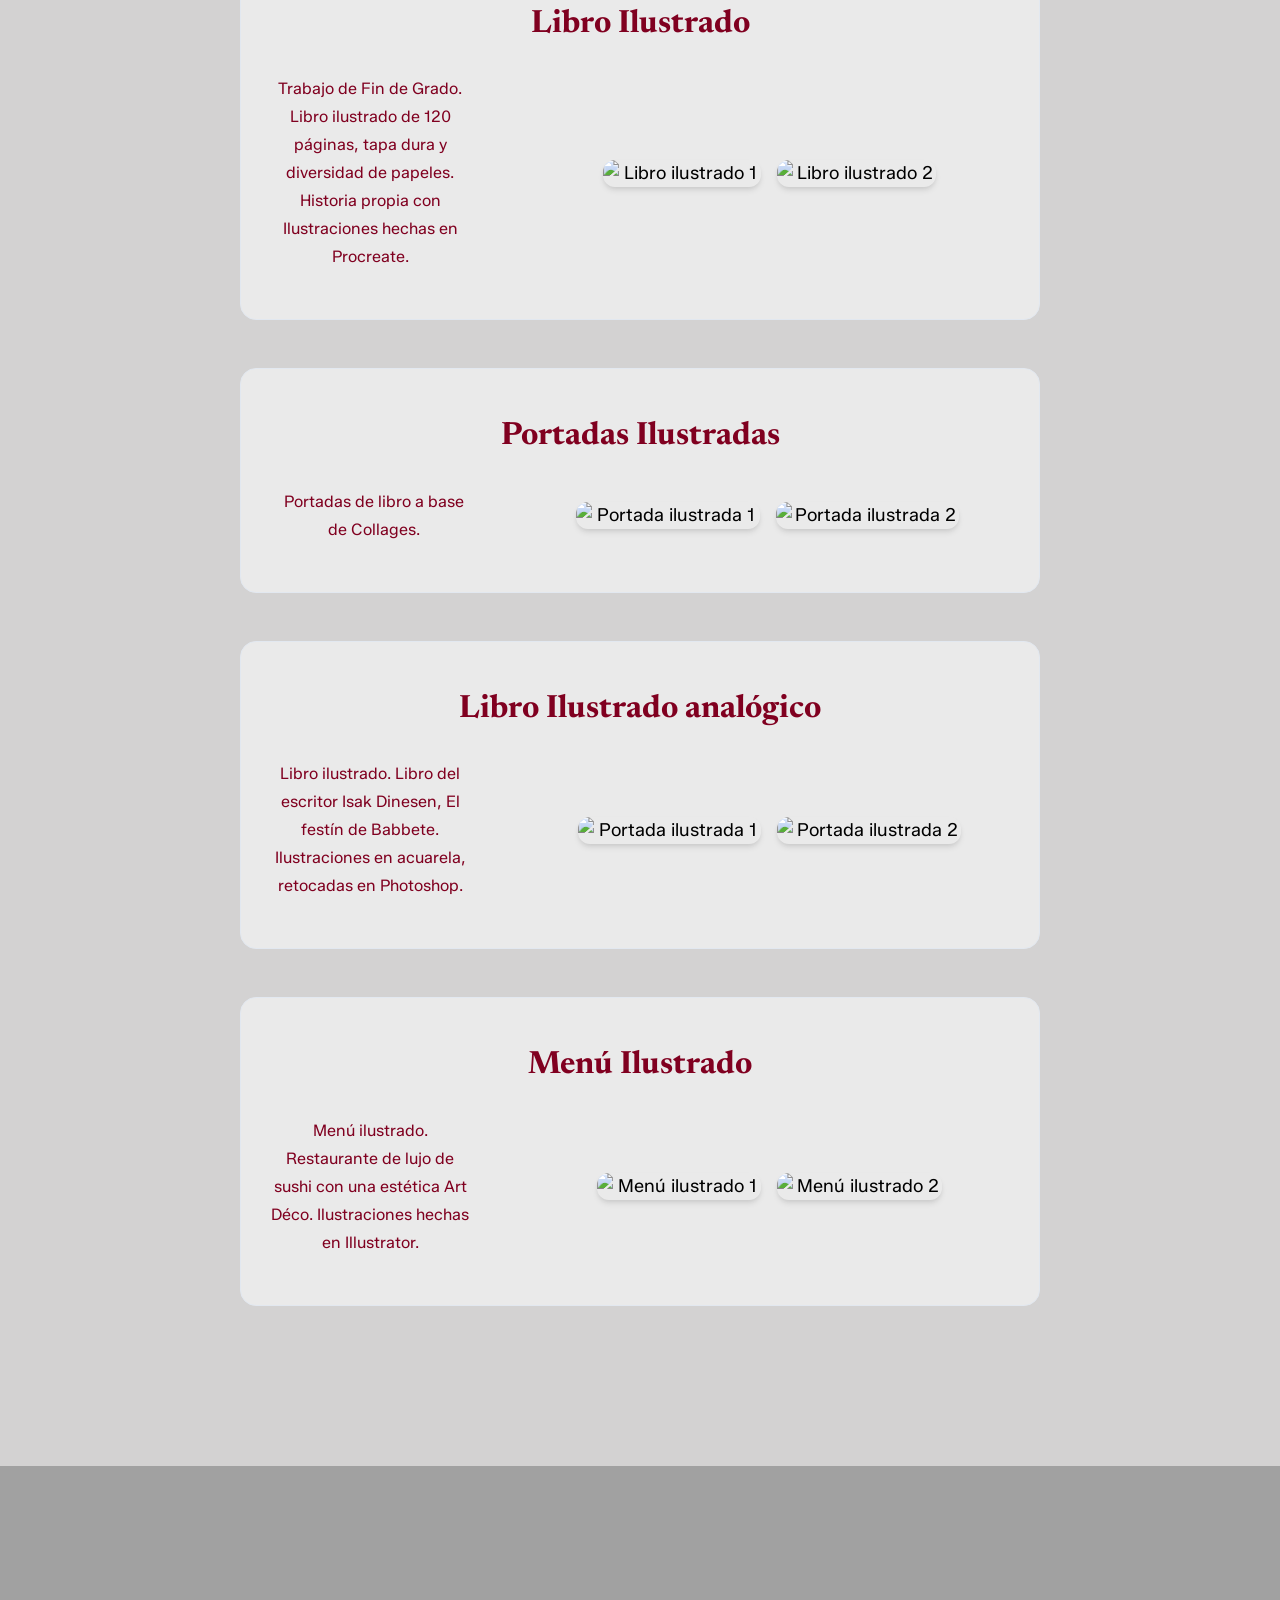
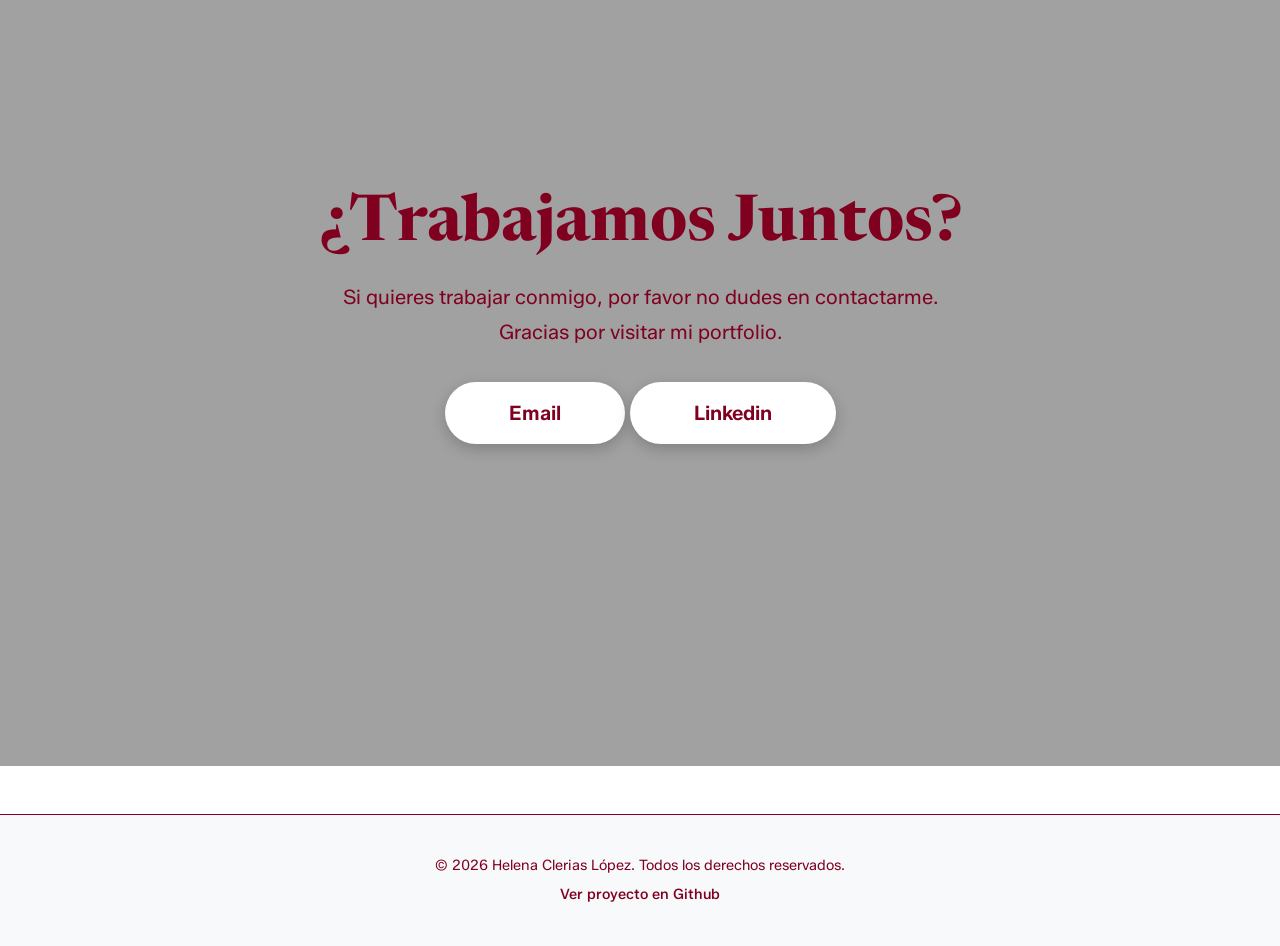
==== commit 4536c5c1: "Footer creation" ====
--- a/student-project-template/index.html
+++ b/student-project-template/index.html
@@ -13,6 +13,37 @@
 		<link href="https://fonts.googleapis.com/css2?family=Zalando+Sans:ital,wght@0,200..900;1,200..900&display=swap" rel="stylesheet">
 		<link href="https://fonts.googleapis.com/css2?family=Newsreader:ital,opsz,wght@0,6..72,200..800;1,6..72,200..800&family=Zalando+Sans:ital,wght@0,200..900;1,200..900&display=swap" rel="stylesheet">
 		<link rel="stylesheet" href="./assets/css/style.css" />
+		<style>
+			/* Footer Styles */
+			footer {
+				background: #f8f9fa;
+				border-top: 1px solid #800020;
+				padding: 2rem 1rem;
+				text-align: center;
+				font-size: 0.9rem;
+				margin-top: 3rem;
+			}
+			.footer-row {
+				margin: 0.5rem 0;
+			}
+				
+			.footer-row:first-child {
+				color:#800020;
+				font-weight: 400;
+			}
+				
+			.github-link {
+				color: #800020;
+				text-decoration: none;
+				font-weight: 500;
+				transition: color 0.3s ease;
+			}
+				
+			.github-link:hover {
+				color: #800020;
+				text-decoration: underline;
+			}		
+		</style>
 	</head>
 	<body>
 		<a href="#main" class="skip-link">Saltar al contenido</a>
@@ -284,7 +315,12 @@
 		<div class="info-overlay">
 			<div>Progreso: <strong><span id="progress">0</span>%</strong></div>
 		</div>
-
+		<footer>
+					<div class="footer-row">©️ 2026 Helena Clerias López. Todos los derechos reservados.</div>
+					<div class="footer-row">
+						<a href="https://github.com/Hele721/portfolio.git" target="_blank" class="github-link" alt="Ver proyecto en Github">Ver proyecto en Github</a>
+					</div>
+		</footer>
 		<script src="./assets/js/main.js"></script>
 	</body>
 </html>
